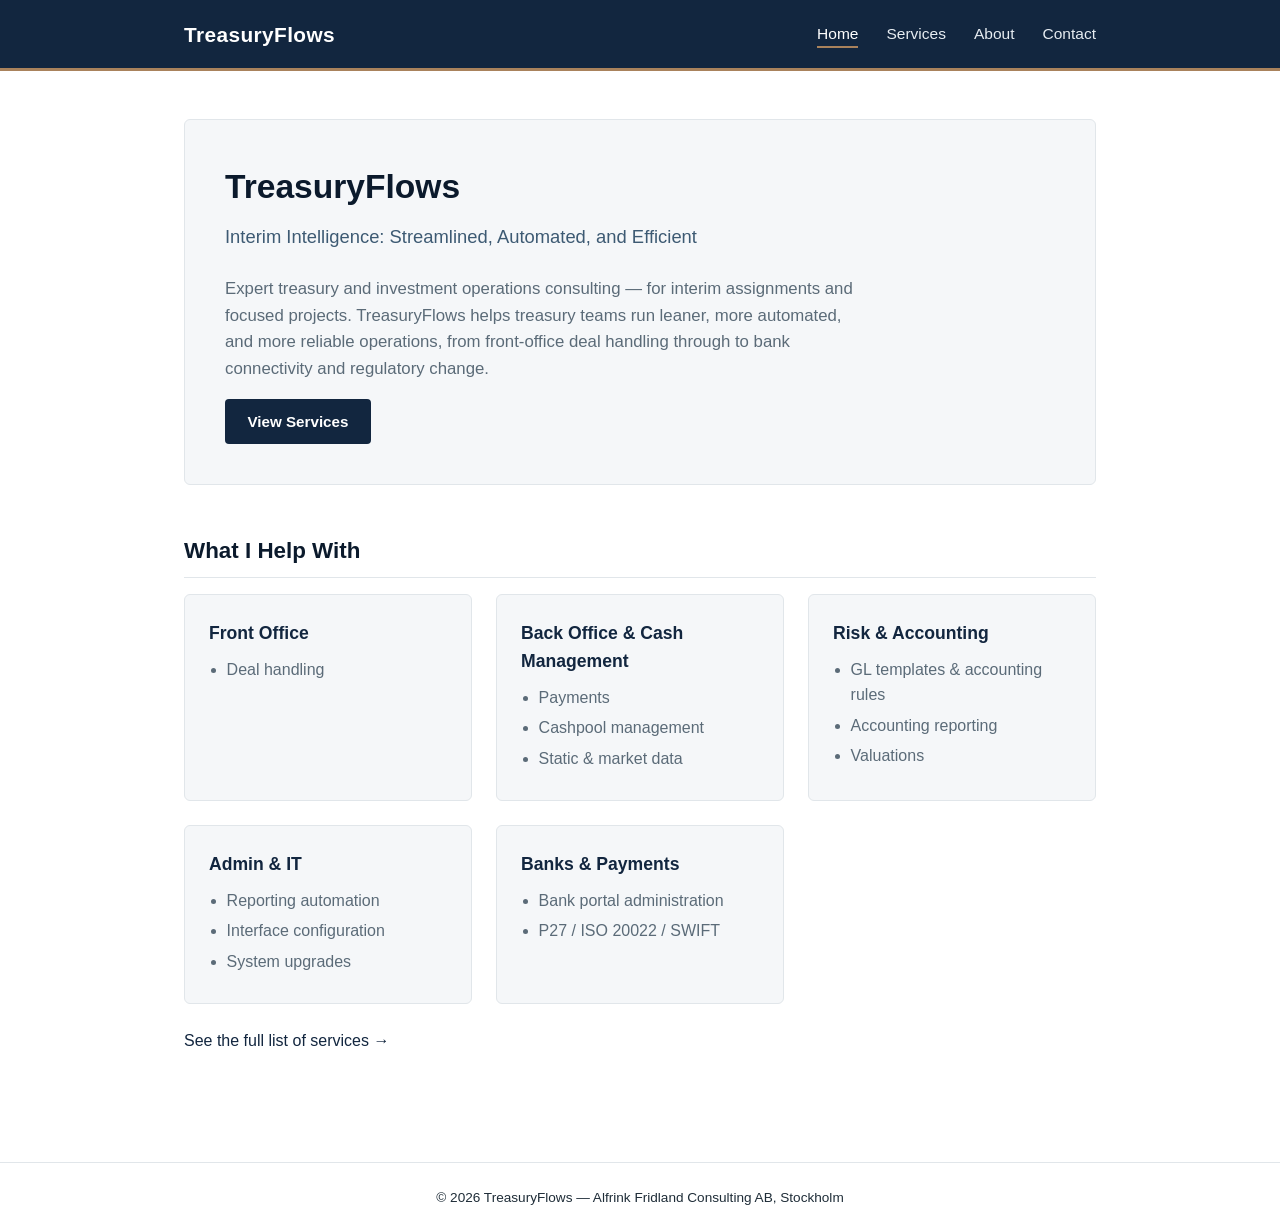
==== index.html @ e220ada0 "Initial TreasuryFlows static site Home, Services, About, and Contact pages with a shared nav and sty" ====
<!DOCTYPE html>
<html lang="en">
<head>
<meta charset="UTF-8">
<meta name="viewport" content="width=device-width, initial-scale=1.0">
<title>TreasuryFlows | Interim Treasury &amp; Investment Operations Consulting</title>
<meta name="description" content="TreasuryFlows — expert interim treasury and investment operations consulting. Streamlined, automated, and efficient.">
<link rel="stylesheet" href="styles.css">
</head>
<body>

<header class="site-header">
  <div class="header-inner">
    <a class="brand" href="index.html">TreasuryFlows</a>
    <nav class="site-nav">
      <ul>
        <li><a href="index.html" class="active">Home</a></li>
        <li><a href="services.html">Services</a></li>
        <li><a href="about.html">About</a></li>
        <li><a href="contact.html">Contact</a></li>
      </ul>
    </nav>
  </div>
</header>

<main>

  <section class="hero">
    <h1>TreasuryFlows</h1>
    <p class="tagline">Interim Intelligence: Streamlined, Automated, and Efficient</p>
    <p class="lede">Expert treasury and investment operations consulting — for interim assignments and focused projects. TreasuryFlows helps treasury teams run leaner, more automated, and more reliable operations, from front-office deal handling through to bank connectivity and regulatory change.</p>
    <a class="btn" href="services.html">View Services</a>
  </section>

  <section>
    <h2>What I Help With</h2>
    <div class="card-grid">
      <div class="card">
        <h3>Front Office</h3>
        <ul>
          <li>Deal handling</li>
        </ul>
      </div>
      <div class="card">
        <h3>Back Office &amp; Cash Management</h3>
        <ul>
          <li>Payments</li>
          <li>Cashpool management</li>
          <li>Static &amp; market data</li>
        </ul>
      </div>
      <div class="card">
        <h3>Risk &amp; Accounting</h3>
        <ul>
          <li>GL templates &amp; accounting rules</li>
          <li>Accounting reporting</li>
          <li>Valuations</li>
        </ul>
      </div>
      <div class="card">
        <h3>Admin &amp; IT</h3>
        <ul>
          <li>Reporting automation</li>
          <li>Interface configuration</li>
          <li>System upgrades</li>
        </ul>
      </div>
      <div class="card">
        <h3>Banks &amp; Payments</h3>
        <ul>
          <li>Bank portal administration</li>
          <li>P27 / ISO 20022 / SWIFT</li>
        </ul>
      </div>
    </div>
    <p style="margin-top: 1.5rem;"><a href="services.html">See the full list of services &rarr;</a></p>
  </section>

</main>

<footer class="site-footer">
  <p>&copy; 2026 TreasuryFlows — Alfrink Fridland Consulting AB, Stockholm</p>
</footer>

</body>
</html>
---- styles.css ----
/* TreasuryFlows — shared styles */

:root {
  --navy: #12263f;
  --navy-dark: #0b1a2c;
  --slate: #3d5a73;
  --accent: #a9825c;
  --bg: #ffffff;
  --bg-alt: #f5f7f9;
  --text: #1f2d38;
  --text-muted: #5b6b78;
  --border: #e1e6ea;
  --max-width: 960px;
}

* {
  box-sizing: border-box;
}

html {
  scroll-behavior: smooth;
}

body {
  margin: 0;
  font-family: -apple-system, BlinkMacSystemFont, "Segoe UI", Roboto, Helvetica, Arial, sans-serif;
  color: var(--text);
  background: var(--bg);
  line-height: 1.6;
}

a {
  color: var(--navy);
  text-decoration: none;
}

a:hover {
  text-decoration: underline;
}

img {
  max-width: 100%;
  display: block;
}

/* Header / nav */

header.site-header {
  background: var(--navy);
  border-bottom: 3px solid var(--accent);
}

.header-inner {
  max-width: var(--max-width);
  margin: 0 auto;
  padding: 1.1rem 1.5rem;
  display: flex;
  align-items: center;
  justify-content: space-between;
  flex-wrap: wrap;
  gap: 0.75rem;
}

.brand {
  color: #ffffff;
  font-size: 1.3rem;
  font-weight: 700;
  letter-spacing: 0.02em;
}

.brand:hover {
  text-decoration: none;
  opacity: 0.9;
}

nav.site-nav ul {
  list-style: none;
  display: flex;
  gap: 1.75rem;
  margin: 0;
  padding: 0;
  flex-wrap: wrap;
}

nav.site-nav a {
  color: #e7edf2;
  font-weight: 500;
  font-size: 0.97rem;
}

nav.site-nav a:hover,
nav.site-nav a.active {
  color: #ffffff;
  text-decoration: none;
  border-bottom: 2px solid var(--accent);
  padding-bottom: 4px;
}

/* Main layout */

main {
  max-width: var(--max-width);
  margin: 0 auto;
  padding: 3rem 1.5rem 4rem;
}

section {
  margin-bottom: 2.75rem;
}

h1 {
  font-size: 2.1rem;
  margin: 0 0 0.5rem;
  color: var(--navy-dark);
}

h2 {
  font-size: 1.4rem;
  margin: 0 0 1rem;
  color: var(--navy-dark);
  border-bottom: 1px solid var(--border);
  padding-bottom: 0.5rem;
}

h3 {
  font-size: 1.1rem;
  margin: 0 0 0.4rem;
  color: var(--navy);
}

p {
  margin: 0 0 1rem;
  color: var(--text);
}

.tagline {
  font-size: 1.15rem;
  color: var(--slate);
  font-weight: 500;
  margin-bottom: 1.5rem;
}

.lede {
  font-size: 1.05rem;
  color: var(--text-muted);
  max-width: 640px;
}

/* Hero (home page) */

.hero {
  background: var(--bg-alt);
  border: 1px solid var(--border);
  border-radius: 6px;
  padding: 2.5rem;
  margin-bottom: 3rem;
}

/* Highlight / service cards */

.card-grid {
  display: grid;
  grid-template-columns: repeat(auto-fit, minmax(220px, 1fr));
  gap: 1.5rem;
}

.card {
  background: var(--bg-alt);
  border: 1px solid var(--border);
  border-radius: 6px;
  padding: 1.5rem;
}

.card h3 {
  margin-bottom: 0.6rem;
}

.card ul {
  margin: 0;
  padding-left: 1.1rem;
  color: var(--text-muted);
}

.card li {
  margin-bottom: 0.3rem;
}

/* Buttons / CTA */

.btn {
  display: inline-block;
  background: var(--navy);
  color: #ffffff;
  padding: 0.65rem 1.4rem;
  border-radius: 4px;
  font-weight: 600;
  font-size: 0.95rem;
}

.btn:hover {
  background: var(--navy-dark);
  text-decoration: none;
}

/* About page */

.credentials-list {
  list-style: none;
  padding: 0;
  margin: 0;
}

.credentials-list li {
  padding: 0.5rem 0;
  border-bottom: 1px solid var(--border);
}

.credentials-list li:last-child {
  border-bottom: none;
}

.note {
  background: #fff8e8;
  border: 1px solid #e8d9ad;
  border-radius: 4px;
  padding: 1rem 1.25rem;
  color: #6b5629;
  font-size: 0.92rem;
}

/* Contact page */

.contact-details {
  list-style: none;
  padding: 0;
  margin: 0 0 1.5rem;
  font-size: 1.05rem;
}

.contact-details li {
  margin-bottom: 0.6rem;
}

.contact-details .label {
  color: var(--text-muted);
  display: inline-block;
  min-width: 90px;
}

/* Footer */

footer.site-footer {
  border-top: 1px solid var(--border);
  padding: 1.5rem;
  text-align: center;
  color: var(--text-muted);
  font-size: 0.85rem;
}

footer.site-footer p {
  margin: 0;
}

/* Responsive */

@media (max-width: 560px) {
  .header-inner {
    flex-direction: column;
    align-items: flex-start;
  }

  nav.site-nav ul {
    gap: 1.1rem;
  }

  main {
    padding: 2rem 1.25rem 3rem;
  }

  h1 {
    font-size: 1.7rem;
  }
}
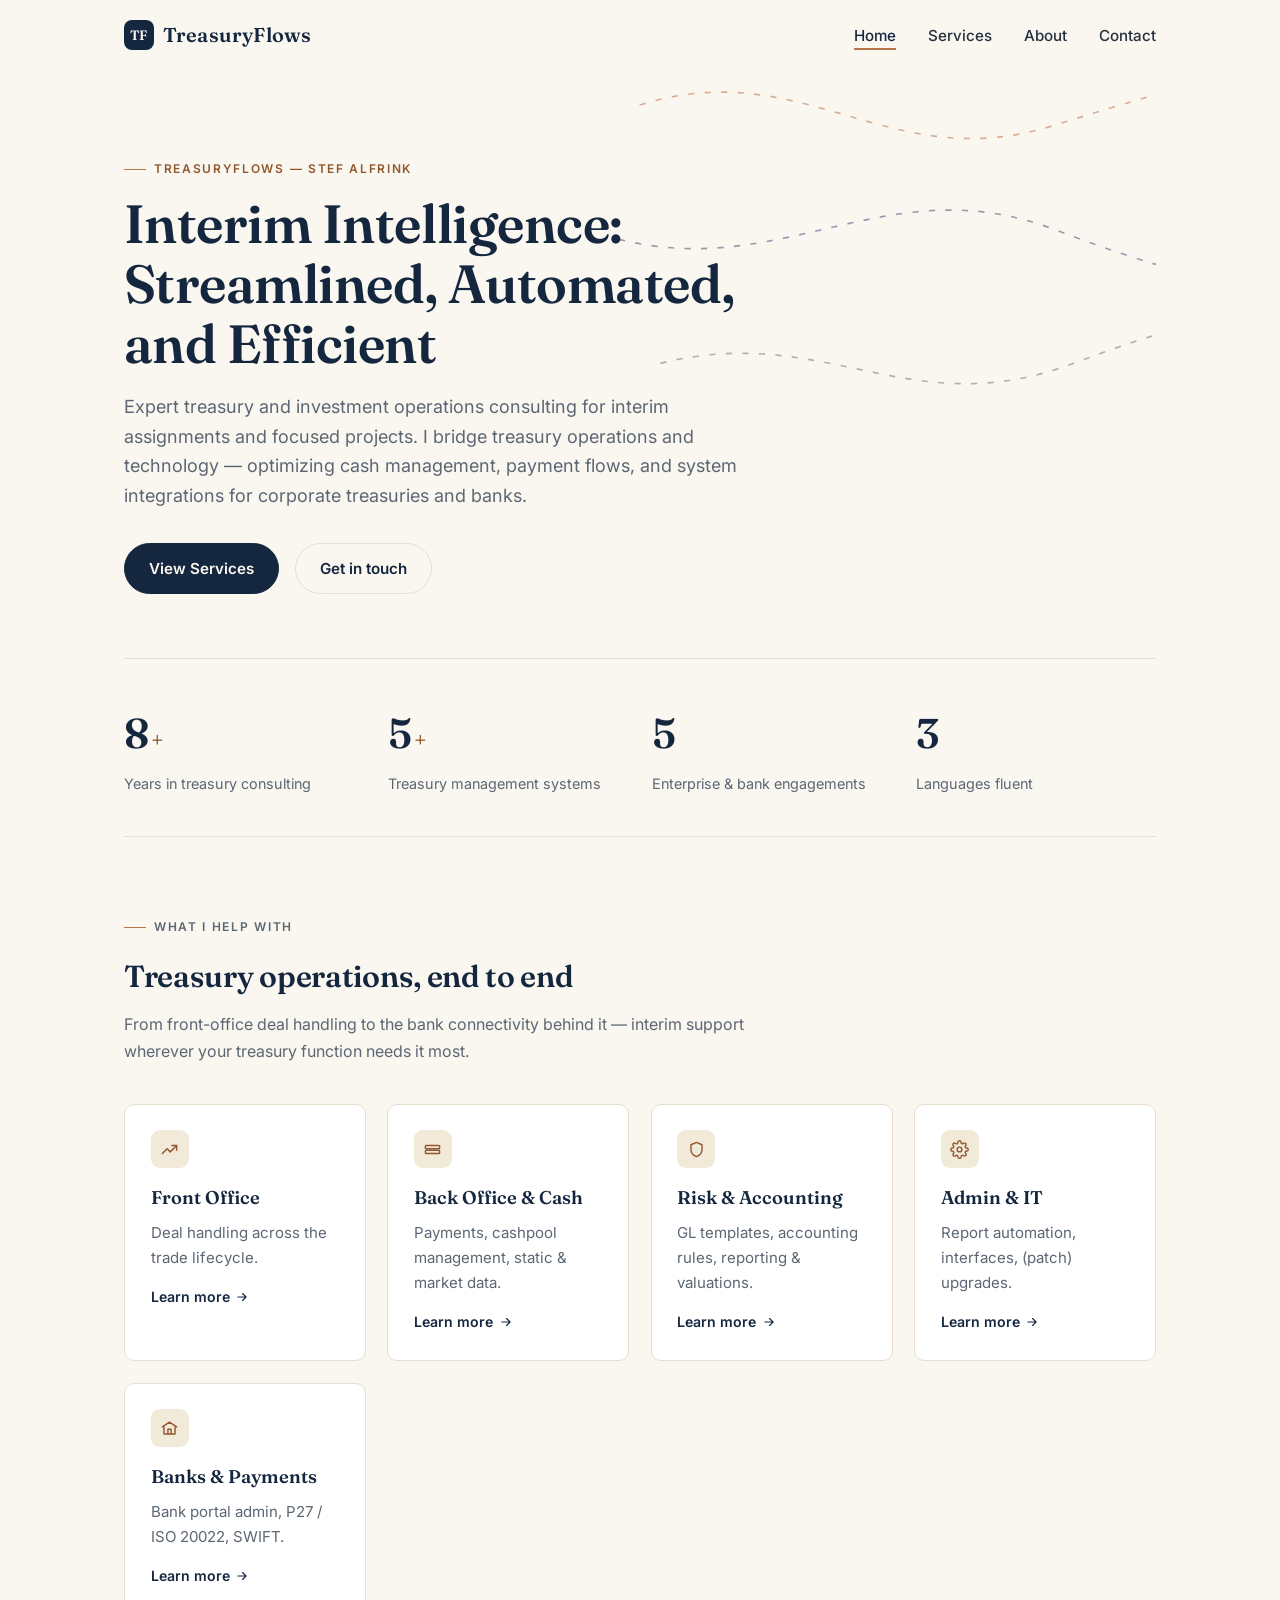
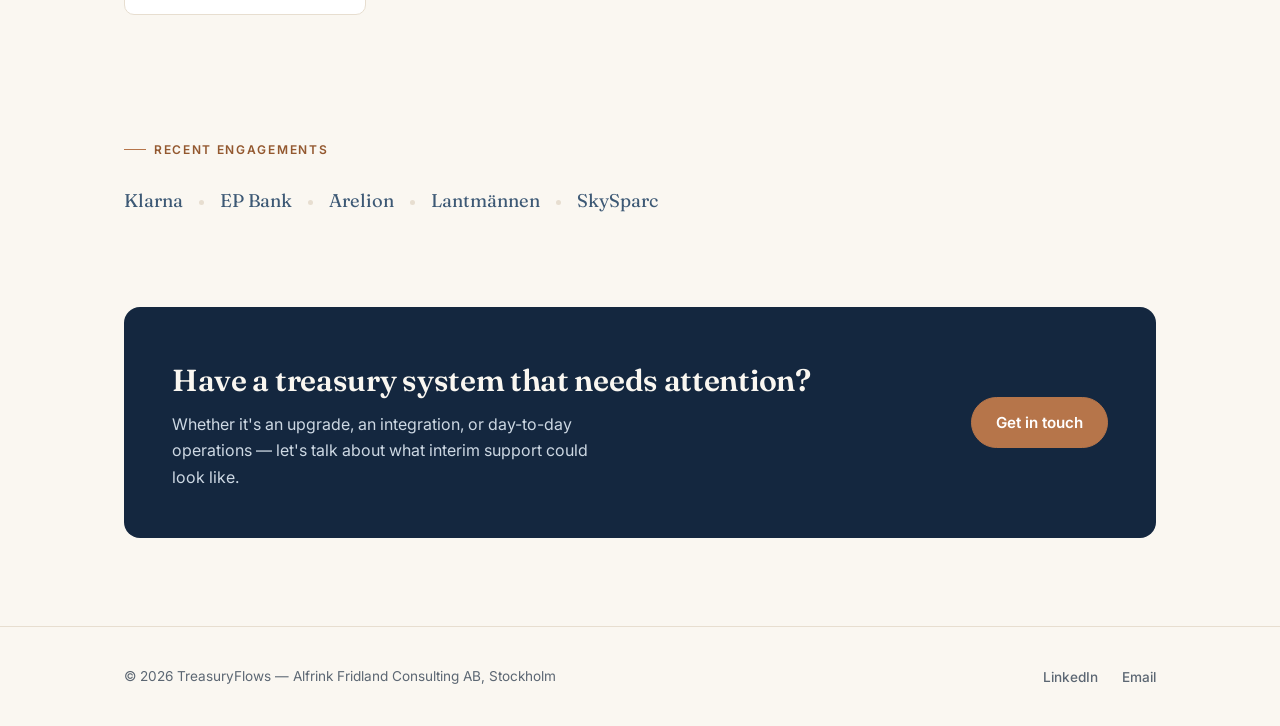
==== commit ca5fdba8: "Redesign site with real experience content and polish Replace the flat navy/white layout with an edi" ====
--- a/index.html
+++ b/index.html
@@ -5,13 +5,20 @@
 <meta name="viewport" content="width=device-width, initial-scale=1.0">
 <title>TreasuryFlows | Interim Treasury &amp; Investment Operations Consulting</title>
 <meta name="description" content="TreasuryFlows — expert interim treasury and investment operations consulting. Streamlined, automated, and efficient.">
+<meta property="og:title" content="TreasuryFlows — Interim Treasury &amp; Investment Operations Consulting">
+<meta property="og:description" content="Bridging treasury operations and technology — cash management, payment flows, and system integrations, delivered interim.">
+<meta property="og:type" content="website">
+<link rel="icon" type="image/svg+xml" href="assets/favicon.svg">
+<link rel="preconnect" href="https://fonts.googleapis.com">
+<link rel="preconnect" href="https://fonts.gstatic.com" crossorigin>
+<link href="https://fonts.googleapis.com/css2?family=Fraunces:opsz,wght@9..144,500;9..144,600;9..144,700&family=Inter:wght@400;500;600;700&display=swap" rel="stylesheet">
 <link rel="stylesheet" href="styles.css">
 </head>
 <body>
 
 <header class="site-header">
   <div class="header-inner">
-    <a class="brand" href="index.html">TreasuryFlows</a>
+    <a class="brand" href="index.html"><span class="brand-mark">TF</span>TreasuryFlows</a>
     <nav class="site-nav">
       <ul>
         <li><a href="index.html" class="active">Home</a></li>
@@ -20,67 +27,143 @@
         <li><a href="contact.html">Contact</a></li>
       </ul>
     </nav>
+    <button class="nav-toggle" aria-label="Toggle navigation" aria-expanded="false">
+      <span></span>
+    </button>
   </div>
 </header>
 
 <main>
 
   <section class="hero">
-    <h1>TreasuryFlows</h1>
-    <p class="tagline">Interim Intelligence: Streamlined, Automated, and Efficient</p>
-    <p class="lede">Expert treasury and investment operations consulting — for interim assignments and focused projects. TreasuryFlows helps treasury teams run leaner, more automated, and more reliable operations, from front-office deal handling through to bank connectivity and regulatory change.</p>
-    <a class="btn" href="services.html">View Services</a>
+    <svg class="hero-flows" viewBox="0 0 600 440" fill="none" xmlns="http://www.w3.org/2000/svg" aria-hidden="true">
+      <path d="M20 90 C 180 40, 260 160, 420 110 S 600 60, 600 60" stroke="#b6754a" stroke-width="1.6"/>
+      <path d="M0 220 C 160 260, 260 150, 420 210 S 590 260, 600 230" stroke="#3d5975" stroke-width="1.6"/>
+      <path d="M40 340 C 200 300, 280 400, 440 340 S 600 300, 600 320" stroke="#64826b" stroke-width="1.6"/>
+    </svg>
+    <div class="hero-inner reveal">
+      <p class="eyebrow">TreasuryFlows — Stef Alfrink</p>
+      <h1>Interim Intelligence: Streamlined, Automated, and Efficient</h1>
+      <p class="lede">Expert treasury and investment operations consulting for interim assignments and focused projects. I bridge treasury operations and technology — optimizing cash management, payment flows, and system integrations for corporate treasuries and banks.</p>
+      <div class="cta-row">
+        <a class="btn" href="services.html">View Services</a>
+        <a class="btn btn-ghost" href="contact.html">Get in touch</a>
+      </div>
+    </div>
   </section>
 
-  <section>
-    <h2>What I Help With</h2>
-    <div class="card-grid">
-      <div class="card">
+  <section class="stats reveal reveal-stagger">
+    <div class="stat">
+      <span class="stat-num" data-count="8">0<span class="suffix">+</span></span>
+      <p>Years in treasury consulting</p>
+    </div>
+    <div class="stat">
+      <span class="stat-num" data-count="5">0<span class="suffix">+</span></span>
+      <p>Treasury management systems</p>
+    </div>
+    <div class="stat">
+      <span class="stat-num" data-count="5">0</span>
+      <p>Enterprise &amp; bank engagements</p>
+    </div>
+    <div class="stat">
+      <span class="stat-num" data-count="3">0</span>
+      <p>Languages fluent</p>
+    </div>
+  </section>
+
+  <section class="section">
+    <div class="section-head reveal">
+      <p class="eyebrow">What I help with</p>
+      <h2>Treasury operations, end to end</h2>
+      <p>From front-office deal handling to the bank connectivity behind it — interim support wherever your treasury function needs it most.</p>
+    </div>
+    <div class="card-grid reveal-stagger">
+      <div class="card reveal">
+        <div class="card-icon">
+          <svg viewBox="0 0 24 24" fill="none" stroke="currentColor" stroke-width="1.8" stroke-linecap="round" stroke-linejoin="round"><path d="M3 17l6-6 4 4 8-8"/><path d="M15 7h6v6"/></svg>
+        </div>
         <h3>Front Office</h3>
-        <ul>
-          <li>Deal handling</li>
-        </ul>
+        <p>Deal handling across the trade lifecycle.</p>
+        <a class="card-link" href="services.html#front-office">Learn more
+          <svg viewBox="0 0 24 24" fill="none" stroke="currentColor" stroke-width="2" stroke-linecap="round" stroke-linejoin="round"><path d="M5 12h14M13 6l6 6-6 6"/></svg>
+        </a>
       </div>
-      <div class="card">
-        <h3>Back Office &amp; Cash Management</h3>
-        <ul>
-          <li>Payments</li>
-          <li>Cashpool management</li>
-          <li>Static &amp; market data</li>
-        </ul>
+      <div class="card reveal">
+        <div class="card-icon">
+          <svg viewBox="0 0 24 24" fill="none" stroke="currentColor" stroke-width="1.8" stroke-linecap="round" stroke-linejoin="round"><rect x="3" y="7" width="18" height="4" rx="1"/><rect x="3" y="13" width="18" height="4" rx="1"/></svg>
+        </div>
+        <h3>Back Office &amp; Cash</h3>
+        <p>Payments, cashpool management, static &amp; market data.</p>
+        <a class="card-link" href="services.html#back-office">Learn more
+          <svg viewBox="0 0 24 24" fill="none" stroke="currentColor" stroke-width="2" stroke-linecap="round" stroke-linejoin="round"><path d="M5 12h14M13 6l6 6-6 6"/></svg>
+        </a>
       </div>
-      <div class="card">
+      <div class="card reveal">
+        <div class="card-icon">
+          <svg viewBox="0 0 24 24" fill="none" stroke="currentColor" stroke-width="1.8" stroke-linecap="round" stroke-linejoin="round"><path d="M12 3l7 3v6c0 4.5-3 7.5-7 9-4-1.5-7-4.5-7-9V6z"/></svg>
+        </div>
         <h3>Risk &amp; Accounting</h3>
-        <ul>
-          <li>GL templates &amp; accounting rules</li>
-          <li>Accounting reporting</li>
-          <li>Valuations</li>
-        </ul>
+        <p>GL templates, accounting rules, reporting &amp; valuations.</p>
+        <a class="card-link" href="services.html#risk-accounting">Learn more
+          <svg viewBox="0 0 24 24" fill="none" stroke="currentColor" stroke-width="2" stroke-linecap="round" stroke-linejoin="round"><path d="M5 12h14M13 6l6 6-6 6"/></svg>
+        </a>
       </div>
-      <div class="card">
+      <div class="card reveal">
+        <div class="card-icon">
+          <svg viewBox="0 0 24 24" fill="none" stroke="currentColor" stroke-width="1.8" stroke-linecap="round" stroke-linejoin="round"><circle cx="12" cy="12" r="3"/><path d="M19.4 15a1.65 1.65 0 00.33 1.82l.06.06a2 2 0 11-2.83 2.83l-.06-.06a1.65 1.65 0 00-1.82-.33 1.65 1.65 0 00-1 1.51V21a2 2 0 01-4 0v-.09a1.65 1.65 0 00-1-1.51 1.65 1.65 0 00-1.82.33l-.06.06a2 2 0 11-2.83-2.83l.06-.06a1.65 1.65 0 00.33-1.82 1.65 1.65 0 00-1.51-1H3a2 2 0 010-4h.09a1.65 1.65 0 001.51-1 1.65 1.65 0 00-.33-1.82l-.06-.06a2 2 0 112.83-2.83l.06.06a1.65 1.65 0 001.82.33H9a1.65 1.65 0 001-1.51V3a2 2 0 014 0v.09a1.65 1.65 0 001 1.51 1.65 1.65 0 001.82-.33l.06-.06a2 2 0 112.83 2.83l-.06.06a1.65 1.65 0 00-.33 1.82V9a1.65 1.65 0 001.51 1H21a2 2 0 010 4h-.09a1.65 1.65 0 00-1.51 1z"/></svg>
+        </div>
         <h3>Admin &amp; IT</h3>
-        <ul>
-          <li>Reporting automation</li>
-          <li>Interface configuration</li>
-          <li>System upgrades</li>
-        </ul>
+        <p>Report automation, interfaces, (patch) upgrades.</p>
+        <a class="card-link" href="services.html#admin-it">Learn more
+          <svg viewBox="0 0 24 24" fill="none" stroke="currentColor" stroke-width="2" stroke-linecap="round" stroke-linejoin="round"><path d="M5 12h14M13 6l6 6-6 6"/></svg>
+        </a>
       </div>
-      <div class="card">
+      <div class="card reveal">
+        <div class="card-icon">
+          <svg viewBox="0 0 24 24" fill="none" stroke="currentColor" stroke-width="1.8" stroke-linecap="round" stroke-linejoin="round"><path d="M3 10l9-6 9 6"/><path d="M5 10v9h14v-9"/><path d="M10 19v-6h4v6"/></svg>
+        </div>
         <h3>Banks &amp; Payments</h3>
-        <ul>
-          <li>Bank portal administration</li>
-          <li>P27 / ISO 20022 / SWIFT</li>
-        </ul>
+        <p>Bank portal admin, P27 / ISO 20022, SWIFT.</p>
+        <a class="card-link" href="services.html#banks-payments">Learn more
+          <svg viewBox="0 0 24 24" fill="none" stroke="currentColor" stroke-width="2" stroke-linecap="round" stroke-linejoin="round"><path d="M5 12h14M13 6l6 6-6 6"/></svg>
+        </a>
       </div>
     </div>
-    <p style="margin-top: 1.5rem;"><a href="services.html">See the full list of services &rarr;</a></p>
+  </section>
+
+  <section class="client-strip reveal">
+    <p class="eyebrow">Recent engagements</p>
+    <ul class="client-list">
+      <li>Klarna</li>
+      <li>EP Bank</li>
+      <li>Arelion</li>
+      <li>Lantmännen</li>
+      <li>SkySparc</li>
+    </ul>
+  </section>
+
+  <section class="section-tight reveal">
+    <div class="cta-banner">
+      <div>
+        <h2>Have a treasury system that needs attention?</h2>
+        <p>Whether it's an upgrade, an integration, or day-to-day operations — let's talk about what interim support could look like.</p>
+      </div>
+      <a class="btn" href="contact.html">Get in touch</a>
+    </div>
   </section>
 
 </main>
 
 <footer class="site-footer">
-  <p>&copy; 2026 TreasuryFlows — Alfrink Fridland Consulting AB, Stockholm</p>
+  <div class="footer-inner">
+    <p>&copy; 2026 TreasuryFlows — Alfrink Fridland Consulting AB, Stockholm</p>
+    <ul class="footer-links">
+      <li><a href="https://www.linkedin.com/in/stef-alfrink/" target="_blank" rel="noopener">LinkedIn</a></li>
+      <li><a href="mailto:stef@treasuryflows.com">Email</a></li>
+    </ul>
+  </div>
 </footer>
 
+<script src="script.js"></script>
 </body>
 </html>
--- a/styles.css
+++ b/styles.css
@@ -1,16 +1,24 @@
 /* TreasuryFlows — shared styles */
 
 :root {
-  --navy: #12263f;
-  --navy-dark: #0b1a2c;
-  --slate: #3d5a73;
-  --accent: #a9825c;
-  --bg: #ffffff;
-  --bg-alt: #f5f7f9;
-  --text: #1f2d38;
-  --text-muted: #5b6b78;
-  --border: #e1e6ea;
-  --max-width: 960px;
+  --ink: #14273f;
+  --ink-2: #1e3654;
+  --ink-soft: #3d5975;
+  --cream: #faf7f1;
+  --cream-2: #f1ead9;
+  --paper: #ffffff;
+  --copper: #b6754a;
+  --copper-dark: #93582f;
+  --sage: #64826b;
+  --text: #26303c;
+  --text-muted: #5c6773;
+  --border: #e7ded0;
+  --border-soft: #eee7da;
+  --max-width: 1080px;
+  --radius: 10px;
+  --shadow-sm: 0 1px 2px rgba(20, 39, 63, 0.06);
+  --shadow-md: 0 12px 32px -16px rgba(20, 39, 63, 0.28);
+  --ease: cubic-bezier(0.16, 1, 0.3, 1);
 }
 
 * {
@@ -21,21 +29,30 @@
   scroll-behavior: smooth;
 }
 
+@media (prefers-reduced-motion: reduce) {
+  html {
+    scroll-behavior: auto;
+  }
+  * {
+    animation-duration: 0.01ms !important;
+    animation-iteration-count: 1 !important;
+    transition-duration: 0.01ms !important;
+    scroll-behavior: auto !important;
+  }
+}
+
 body {
   margin: 0;
-  font-family: -apple-system, BlinkMacSystemFont, "Segoe UI", Roboto, Helvetica, Arial, sans-serif;
+  font-family: "Inter", -apple-system, BlinkMacSystemFont, "Segoe UI", Roboto, Helvetica, Arial, sans-serif;
   color: var(--text);
-  background: var(--bg);
-  line-height: 1.6;
+  background: var(--cream);
+  line-height: 1.65;
+  -webkit-font-smoothing: antialiased;
 }
 
 a {
-  color: var(--navy);
+  color: var(--ink);
   text-decoration: none;
-}
-
-a:hover {
-  text-decoration: underline;
 }
 
 img {
@@ -43,57 +60,164 @@
   display: block;
 }
 
+.font-display {
+  font-family: "Fraunces", Georgia, "Times New Roman", serif;
+}
+
+/* Reveal-on-scroll */
+
+.reveal {
+  opacity: 0;
+  transform: translateY(18px);
+  transition: opacity 0.7s var(--ease), transform 0.7s var(--ease);
+}
+
+.reveal.is-visible {
+  opacity: 1;
+  transform: translateY(0);
+}
+
+.reveal-stagger.is-visible > * {
+  transition-delay: calc(var(--stagger-i, 0) * 80ms);
+}
+
 /* Header / nav */
 
 header.site-header {
-  background: var(--navy);
-  border-bottom: 3px solid var(--accent);
+  position: sticky;
+  top: 0;
+  z-index: 50;
+  background: rgba(250, 247, 241, 0.86);
+  backdrop-filter: blur(10px);
+  -webkit-backdrop-filter: blur(10px);
+  border-bottom: 1px solid transparent;
+  transition: border-color 0.3s var(--ease), box-shadow 0.3s var(--ease);
+}
+
+header.site-header.is-scrolled {
+  border-bottom-color: var(--border);
+  box-shadow: var(--shadow-sm);
 }
 
 .header-inner {
   max-width: var(--max-width);
   margin: 0 auto;
-  padding: 1.1rem 1.5rem;
+  padding: 1.15rem 1.5rem;
   display: flex;
   align-items: center;
   justify-content: space-between;
-  flex-wrap: wrap;
-  gap: 0.75rem;
+  gap: 1rem;
 }
 
 .brand {
-  color: #ffffff;
-  font-size: 1.3rem;
-  font-weight: 700;
-  letter-spacing: 0.02em;
-}
-
-.brand:hover {
-  text-decoration: none;
-  opacity: 0.9;
+  display: flex;
+  align-items: center;
+  gap: 0.55rem;
+  color: var(--ink);
+  font-family: "Fraunces", Georgia, serif;
+  font-size: 1.25rem;
+  font-weight: 600;
+  letter-spacing: 0.01em;
+}
+
+.brand-mark {
+  width: 30px;
+  height: 30px;
+  border-radius: 8px;
+  background: var(--ink);
+  color: var(--cream);
+  display: flex;
+  align-items: center;
+  justify-content: center;
+  font-family: "Fraunces", serif;
+  font-weight: 600;
+  font-size: 0.85rem;
+  flex-shrink: 0;
 }
 
 nav.site-nav ul {
   list-style: none;
   display: flex;
-  gap: 1.75rem;
+  gap: 2rem;
   margin: 0;
   padding: 0;
-  flex-wrap: wrap;
 }
 
 nav.site-nav a {
-  color: #e7edf2;
+  color: var(--text);
   font-weight: 500;
-  font-size: 0.97rem;
-}
-
-nav.site-nav a:hover,
+  font-size: 0.95rem;
+  position: relative;
+  padding-bottom: 3px;
+}
+
+nav.site-nav a::after {
+  content: "";
+  position: absolute;
+  left: 0;
+  right: 100%;
+  bottom: -2px;
+  height: 2px;
+  background: var(--copper);
+  transition: right 0.25s var(--ease);
+}
+
+nav.site-nav a:hover::after,
+nav.site-nav a.active::after {
+  right: 0;
+}
+
 nav.site-nav a.active {
-  color: #ffffff;
-  text-decoration: none;
-  border-bottom: 2px solid var(--accent);
-  padding-bottom: 4px;
+  color: var(--ink);
+}
+
+.nav-toggle {
+  display: none;
+  width: 40px;
+  height: 40px;
+  border-radius: 8px;
+  border: 1px solid var(--border);
+  background: var(--paper);
+  align-items: center;
+  justify-content: center;
+  cursor: pointer;
+  flex-shrink: 0;
+}
+
+.nav-toggle span,
+.nav-toggle span::before,
+.nav-toggle span::after {
+  content: "";
+  display: block;
+  width: 18px;
+  height: 2px;
+  background: var(--ink);
+  position: relative;
+  transition: transform 0.25s var(--ease), opacity 0.25s var(--ease);
+}
+
+.nav-toggle span::before {
+  position: absolute;
+  top: -6px;
+}
+
+.nav-toggle span::after {
+  position: absolute;
+  top: 6px;
+}
+
+header.site-header.nav-open .nav-toggle span {
+  background: transparent;
+}
+
+header.site-header.nav-open .nav-toggle span::before {
+  top: 0;
+  transform: rotate(45deg);
+}
+
+header.site-header.nav-open .nav-toggle span::after {
+  top: 0;
+  transform: rotate(-45deg);
 }
 
 /* Main layout */
@@ -101,31 +225,67 @@
 main {
   max-width: var(--max-width);
   margin: 0 auto;
-  padding: 3rem 1.5rem 4rem;
-}
-
-section {
-  margin-bottom: 2.75rem;
+  padding: 0 1.5rem;
+}
+
+.section {
+  padding: 4.5rem 0;
+}
+
+.section-tight {
+  padding: 2.5rem 0;
+}
+
+.section-head {
+  max-width: 640px;
+  margin-bottom: 2.5rem;
+}
+
+.eyebrow {
+  display: inline-flex;
+  align-items: center;
+  gap: 0.5rem;
+  text-transform: uppercase;
+  letter-spacing: 0.14em;
+  font-size: 0.75rem;
+  font-weight: 600;
+  color: var(--copper-dark);
+  margin: 0 0 0.9rem;
+}
+
+.eyebrow::before {
+  content: "";
+  width: 22px;
+  height: 1px;
+  background: var(--copper);
+  display: inline-block;
 }
 
 h1 {
-  font-size: 2.1rem;
+  font-family: "Fraunces", Georgia, serif;
+  font-size: clamp(2.2rem, 4.2vw, 3.4rem);
+  line-height: 1.12;
+  margin: 0 0 1.1rem;
+  color: var(--ink);
+  font-weight: 600;
+  letter-spacing: -0.01em;
+}
+
+h2 {
+  font-family: "Fraunces", Georgia, serif;
+  font-size: clamp(1.5rem, 2.6vw, 1.9rem);
+  margin: 0 0 0.6rem;
+  color: var(--ink);
+  font-weight: 600;
+  letter-spacing: -0.01em;
+}
+
+h3 {
+  font-family: "Fraunces", Georgia, serif;
+  font-size: 1.15rem;
   margin: 0 0 0.5rem;
-  color: var(--navy-dark);
-}
-
-h2 {
-  font-size: 1.4rem;
-  margin: 0 0 1rem;
-  color: var(--navy-dark);
-  border-bottom: 1px solid var(--border);
-  padding-bottom: 0.5rem;
-}
-
-h3 {
-  font-size: 1.1rem;
-  margin: 0 0 0.4rem;
-  color: var(--navy);
+  color: var(--ink);
+  font-weight: 600;
 }
 
 p {
@@ -133,76 +293,441 @@
   color: var(--text);
 }
 
-.tagline {
-  font-size: 1.15rem;
-  color: var(--slate);
-  font-weight: 500;
-  margin-bottom: 1.5rem;
-}
-
 .lede {
-  font-size: 1.05rem;
-  color: var(--text-muted);
-  max-width: 640px;
-}
-
-/* Hero (home page) */
+  font-size: 1.13rem;
+  color: var(--text-muted);
+  max-width: 620px;
+}
+
+.section-head p {
+  color: var(--text-muted);
+}
+
+/* Hero */
 
 .hero {
-  background: var(--bg-alt);
-  border: 1px solid var(--border);
-  border-radius: 6px;
-  padding: 2.5rem;
-  margin-bottom: 3rem;
-}
-
-/* Highlight / service cards */
+  position: relative;
+  padding: 5rem 0 4rem;
+  overflow: hidden;
+}
+
+.hero-flows {
+  position: absolute;
+  top: -10%;
+  right: -8%;
+  width: 620px;
+  max-width: 65vw;
+  opacity: 0.55;
+  pointer-events: none;
+  z-index: 0;
+}
+
+.hero-flows path {
+  stroke-dasharray: 6 10;
+  animation: flow 26s linear infinite;
+}
+
+.hero-flows path:nth-child(2) {
+  animation-duration: 32s;
+  animation-direction: reverse;
+}
+
+.hero-flows path:nth-child(3) {
+  animation-duration: 20s;
+}
+
+@keyframes flow {
+  to {
+    stroke-dashoffset: -400;
+  }
+}
+
+.hero-inner {
+  position: relative;
+  z-index: 1;
+  max-width: 680px;
+}
+
+.hero .lede {
+  margin-bottom: 2rem;
+}
+
+.cta-row {
+  display: flex;
+  gap: 1rem;
+  flex-wrap: wrap;
+}
+
+/* Stats */
+
+.stats {
+  display: grid;
+  grid-template-columns: repeat(4, 1fr);
+  gap: 1.5rem;
+  padding: 2.5rem 0;
+  border-top: 1px solid var(--border);
+  border-bottom: 1px solid var(--border);
+}
+
+.stat-num {
+  font-family: "Fraunces", Georgia, serif;
+  font-size: clamp(2rem, 3.6vw, 2.6rem);
+  font-weight: 600;
+  color: var(--ink);
+  display: inline-flex;
+  align-items: baseline;
+  gap: 2px;
+}
+
+.stat-num .suffix {
+  font-size: 0.55em;
+  color: var(--copper-dark);
+}
+
+.stat p {
+  margin: 0.25rem 0 0;
+  font-size: 0.9rem;
+  color: var(--text-muted);
+}
+
+/* Card grid / service highlights */
 
 .card-grid {
   display: grid;
-  grid-template-columns: repeat(auto-fit, minmax(220px, 1fr));
-  gap: 1.5rem;
+  grid-template-columns: repeat(auto-fit, minmax(230px, 1fr));
+  gap: 1.35rem;
 }
 
 .card {
-  background: var(--bg-alt);
+  background: var(--paper);
   border: 1px solid var(--border);
-  border-radius: 6px;
-  padding: 1.5rem;
-}
-
-.card h3 {
-  margin-bottom: 0.6rem;
+  border-radius: var(--radius);
+  padding: 1.6rem;
+  transition: transform 0.3s var(--ease), box-shadow 0.3s var(--ease), border-color 0.3s var(--ease);
+}
+
+.card:hover {
+  transform: translateY(-4px);
+  box-shadow: var(--shadow-md);
+  border-color: var(--border-soft);
+}
+
+.card-icon {
+  width: 38px;
+  height: 38px;
+  border-radius: 9px;
+  background: var(--cream-2);
+  color: var(--copper-dark);
+  display: flex;
+  align-items: center;
+  justify-content: center;
+  margin-bottom: 0.9rem;
+}
+
+.card-icon svg {
+  width: 19px;
+  height: 19px;
+}
+
+.card p {
+  color: var(--text-muted);
+  font-size: 0.94rem;
+  margin-bottom: 0;
 }
 
 .card ul {
   margin: 0;
+  padding-left: 1.05rem;
+  color: var(--text-muted);
+  font-size: 0.94rem;
+}
+
+.card li {
+  margin-bottom: 0.35rem;
+}
+
+.card-link {
+  display: inline-flex;
+  align-items: center;
+  gap: 0.35rem;
+  margin-top: 0.9rem;
+  font-size: 0.88rem;
+  font-weight: 600;
+  color: var(--ink);
+}
+
+.card-link svg {
+  width: 14px;
+  height: 14px;
+  transition: transform 0.25s var(--ease);
+}
+
+.card-link:hover svg {
+  transform: translateX(3px);
+}
+
+/* Client strip */
+
+.client-strip {
+  padding: 2.75rem 0;
+}
+
+.client-strip .eyebrow {
+  margin-bottom: 1.25rem;
+}
+
+.client-list {
+  display: flex;
+  flex-wrap: wrap;
+  gap: 0.75rem 1rem;
+  list-style: none;
+  padding: 0;
+  margin: 0;
+}
+
+.client-list li {
+  font-family: "Fraunces", Georgia, serif;
+  font-size: 1.15rem;
+  color: var(--ink-soft);
+  padding: 0.4rem 0;
+}
+
+.client-list li:not(:last-child)::after {
+  content: "";
+  display: inline-block;
+  width: 5px;
+  height: 5px;
+  border-radius: 50%;
+  background: var(--border);
+  margin-left: 1rem;
+  vertical-align: middle;
+}
+
+/* Buttons / CTA */
+
+.btn {
+  display: inline-flex;
+  align-items: center;
+  gap: 0.5rem;
+  background: var(--ink);
+  color: var(--cream);
+  padding: 0.75rem 1.5rem;
+  border-radius: 999px;
+  font-weight: 600;
+  font-size: 0.95rem;
+  border: 1px solid var(--ink);
+  transition: background 0.25s var(--ease), transform 0.25s var(--ease), box-shadow 0.25s var(--ease);
+}
+
+.btn:hover {
+  background: var(--ink-2);
+  text-decoration: none;
+  transform: translateY(-2px);
+  box-shadow: var(--shadow-md);
+}
+
+.btn-ghost {
+  background: transparent;
+  color: var(--ink);
+  border: 1px solid var(--border);
+}
+
+.btn-ghost:hover {
+  background: var(--paper);
+  border-color: var(--ink);
+}
+
+/* CTA banner */
+
+.cta-banner {
+  background: var(--ink);
+  color: var(--cream);
+  border-radius: 16px;
+  padding: 3rem;
+  display: flex;
+  align-items: center;
+  justify-content: space-between;
+  flex-wrap: wrap;
+  gap: 1.5rem;
+  position: relative;
+  overflow: hidden;
+}
+
+.cta-banner h2 {
+  color: var(--cream);
+  margin-bottom: 0.4rem;
+}
+
+.cta-banner p {
+  color: #cdd8e3;
+  margin-bottom: 0;
+  max-width: 440px;
+}
+
+.cta-banner .btn {
+  background: var(--copper);
+  border-color: var(--copper);
+  color: #fff;
+}
+
+.cta-banner .btn:hover {
+  background: var(--copper-dark);
+  border-color: var(--copper-dark);
+}
+
+/* Timeline (About) */
+
+.timeline {
+  position: relative;
+  border-left: 2px solid var(--border);
+  padding-left: 2rem;
+  margin-left: 0.4rem;
+}
+
+.timeline-item {
+  position: relative;
+  padding-bottom: 2.4rem;
+}
+
+.timeline-item:last-child {
+  padding-bottom: 0;
+}
+
+.timeline-item::before {
+  content: "";
+  position: absolute;
+  left: -2.44rem;
+  top: 0.3rem;
+  width: 11px;
+  height: 11px;
+  border-radius: 50%;
+  background: var(--cream);
+  border: 2px solid var(--copper);
+}
+
+.timeline-meta {
+  font-size: 0.82rem;
+  color: var(--text-muted);
+  text-transform: uppercase;
+  letter-spacing: 0.06em;
+  margin-bottom: 0.3rem;
+}
+
+.timeline-item h3 {
+  margin-bottom: 0.15rem;
+}
+
+.timeline-org {
+  color: var(--copper-dark);
+  font-weight: 600;
+  font-size: 0.95rem;
+  margin-bottom: 0.5rem;
+}
+
+.timeline-item p {
+  color: var(--text-muted);
+  font-size: 0.95rem;
+  margin-bottom: 0.4rem;
+}
+
+.timeline-item ul {
+  margin: 0.4rem 0 0;
   padding-left: 1.1rem;
   color: var(--text-muted);
-}
-
-.card li {
+  font-size: 0.94rem;
+}
+
+.timeline-item li {
   margin-bottom: 0.3rem;
 }
 
-/* Buttons / CTA */
-
-.btn {
-  display: inline-block;
-  background: var(--navy);
-  color: #ffffff;
-  padding: 0.65rem 1.4rem;
-  border-radius: 4px;
-  font-weight: 600;
-  font-size: 0.95rem;
-}
-
-.btn:hover {
-  background: var(--navy-dark);
-  text-decoration: none;
-}
-
-/* About page */
+.timeline-divider {
+  margin: 0.5rem 0 2rem;
+  padding-left: 0;
+  font-size: 0.8rem;
+  text-transform: uppercase;
+  letter-spacing: 0.1em;
+  color: var(--text-muted);
+  border-bottom: 1px solid var(--border);
+  padding-bottom: 0.6rem;
+}
+
+/* Pills */
+
+.pill-list {
+  display: flex;
+  flex-wrap: wrap;
+  gap: 0.6rem;
+  list-style: none;
+  padding: 0;
+  margin: 0;
+}
+
+.pill-list li {
+  background: var(--paper);
+  border: 1px solid var(--border);
+  border-radius: 999px;
+  padding: 0.45rem 1rem;
+  font-size: 0.88rem;
+  color: var(--text);
+}
+
+/* Skill callout */
+
+.skill-callout {
+  background: var(--paper);
+  border: 1px solid var(--border);
+  border-radius: var(--radius);
+  padding: 1.75rem;
+  display: grid;
+  grid-template-columns: auto 1fr;
+  gap: 1.25rem;
+  align-items: flex-start;
+}
+
+.skill-callout-icon {
+  width: 44px;
+  height: 44px;
+  border-radius: 10px;
+  background: var(--cream-2);
+  color: var(--copper-dark);
+  display: flex;
+  align-items: center;
+  justify-content: center;
+}
+
+.skill-callout-icon svg {
+  width: 22px;
+  height: 22px;
+}
+
+.skill-callout p:last-child {
+  margin-bottom: 0;
+}
+
+.skill-tags {
+  display: flex;
+  gap: 0.5rem;
+  flex-wrap: wrap;
+  margin: 0.7rem 0 0.5rem;
+}
+
+.skill-tags span {
+  font-size: 0.8rem;
+  font-weight: 600;
+  color: var(--sage);
+  background: #eef2ec;
+  border-radius: 999px;
+  padding: 0.25rem 0.7rem;
+}
+
+/* Credentials grid (About) */
+
+.credentials-grid {
+  display: grid;
+  grid-template-columns: repeat(auto-fit, minmax(240px, 1fr));
+  gap: 1.5rem;
+}
 
 .credentials-list {
   list-style: none;
@@ -211,73 +736,223 @@
 }
 
 .credentials-list li {
-  padding: 0.5rem 0;
+  padding: 0.6rem 0;
   border-bottom: 1px solid var(--border);
+  font-size: 0.96rem;
 }
 
 .credentials-list li:last-child {
   border-bottom: none;
 }
 
-.note {
-  background: #fff8e8;
-  border: 1px solid #e8d9ad;
-  border-radius: 4px;
-  padding: 1rem 1.25rem;
-  color: #6b5629;
-  font-size: 0.92rem;
+.credentials-list .cred-label {
+  color: var(--text-muted);
+  font-size: 0.84rem;
+  display: block;
 }
 
 /* Contact page */
+
+.contact-grid {
+  display: grid;
+  grid-template-columns: 1.1fr 0.9fr;
+  gap: 2.5rem;
+  align-items: start;
+}
+
+.contact-card {
+  background: var(--paper);
+  border: 1px solid var(--border);
+  border-radius: var(--radius);
+  padding: 2rem;
+}
 
 .contact-details {
   list-style: none;
   padding: 0;
-  margin: 0 0 1.5rem;
-  font-size: 1.05rem;
+  margin: 0;
 }
 
 .contact-details li {
-  margin-bottom: 0.6rem;
+  display: flex;
+  align-items: center;
+  gap: 0.9rem;
+  padding: 0.85rem 0;
+  border-bottom: 1px solid var(--border);
+}
+
+.contact-details li:last-child {
+  border-bottom: none;
+}
+
+.contact-icon {
+  width: 36px;
+  height: 36px;
+  border-radius: 9px;
+  background: var(--cream-2);
+  color: var(--copper-dark);
+  display: flex;
+  align-items: center;
+  justify-content: center;
+  flex-shrink: 0;
+}
+
+.contact-icon svg {
+  width: 17px;
+  height: 17px;
 }
 
 .contact-details .label {
   color: var(--text-muted);
-  display: inline-block;
-  min-width: 90px;
+  font-size: 0.78rem;
+  text-transform: uppercase;
+  letter-spacing: 0.06em;
+  display: block;
+  margin-bottom: 0.1rem;
+}
+
+.contact-details a {
+  font-weight: 600;
+}
+
+.availability {
+  display: inline-flex;
+  align-items: center;
+  gap: 0.5rem;
+  font-size: 0.88rem;
+  font-weight: 600;
+  color: var(--sage);
+  background: #eef2ec;
+  border-radius: 999px;
+  padding: 0.5rem 1rem;
+  margin-bottom: 1.5rem;
+}
+
+.availability::before {
+  content: "";
+  width: 8px;
+  height: 8px;
+  border-radius: 50%;
+  background: var(--sage);
 }
 
 /* Footer */
 
 footer.site-footer {
   border-top: 1px solid var(--border);
-  padding: 1.5rem;
-  text-align: center;
+  margin-top: 3rem;
+}
+
+.footer-inner {
+  max-width: var(--max-width);
+  margin: 0 auto;
+  padding: 2.25rem 1.5rem;
+  display: flex;
+  align-items: center;
+  justify-content: space-between;
+  flex-wrap: wrap;
+  gap: 1rem;
+}
+
+.footer-inner p {
+  margin: 0;
   color: var(--text-muted);
   font-size: 0.85rem;
 }
 
-footer.site-footer p {
+.footer-links {
+  display: flex;
+  gap: 1.5rem;
+  list-style: none;
+  padding: 0;
   margin: 0;
 }
 
+.footer-links a {
+  color: var(--text-muted);
+  font-size: 0.85rem;
+  font-weight: 500;
+}
+
+.footer-links a:hover {
+  color: var(--ink);
+}
+
 /* Responsive */
 
-@media (max-width: 560px) {
-  .header-inner {
+@media (max-width: 860px) {
+  .contact-grid {
+    grid-template-columns: 1fr;
+  }
+}
+
+@media (max-width: 720px) {
+  .nav-toggle {
+    display: flex;
+  }
+
+  nav.site-nav {
+    position: absolute;
+    top: 100%;
+    left: 0;
+    right: 0;
+    background: var(--cream);
+    border-bottom: 1px solid var(--border);
+    box-shadow: var(--shadow-md);
+    max-height: 0;
+    overflow: hidden;
+    transition: max-height 0.3s var(--ease);
+  }
+
+  header.site-header.nav-open nav.site-nav {
+    max-height: 320px;
+  }
+
+  nav.site-nav ul {
+    flex-direction: column;
+    gap: 0;
+    padding: 0.5rem 1.5rem 1.25rem;
+  }
+
+  nav.site-nav a {
+    display: block;
+    padding: 0.7rem 0;
+  }
+
+  nav.site-nav a::after {
+    display: none;
+  }
+
+  .stats {
+    grid-template-columns: repeat(2, 1fr);
+  }
+
+  .cta-banner {
+    padding: 2.25rem 1.75rem;
     flex-direction: column;
     align-items: flex-start;
   }
 
-  nav.site-nav ul {
-    gap: 1.1rem;
-  }
-
+  .hero-flows {
+    opacity: 0.35;
+  }
+}
+
+@media (max-width: 560px) {
   main {
-    padding: 2rem 1.25rem 3rem;
-  }
-
-  h1 {
-    font-size: 1.7rem;
-  }
-}
+    padding: 0 1.25rem;
+  }
+
+  .section {
+    padding: 3rem 0;
+  }
+
+  .stats {
+    grid-template-columns: repeat(2, 1fr);
+    gap: 1.75rem;
+  }
+
+  .skill-callout {
+    grid-template-columns: 1fr;
+  }
+}
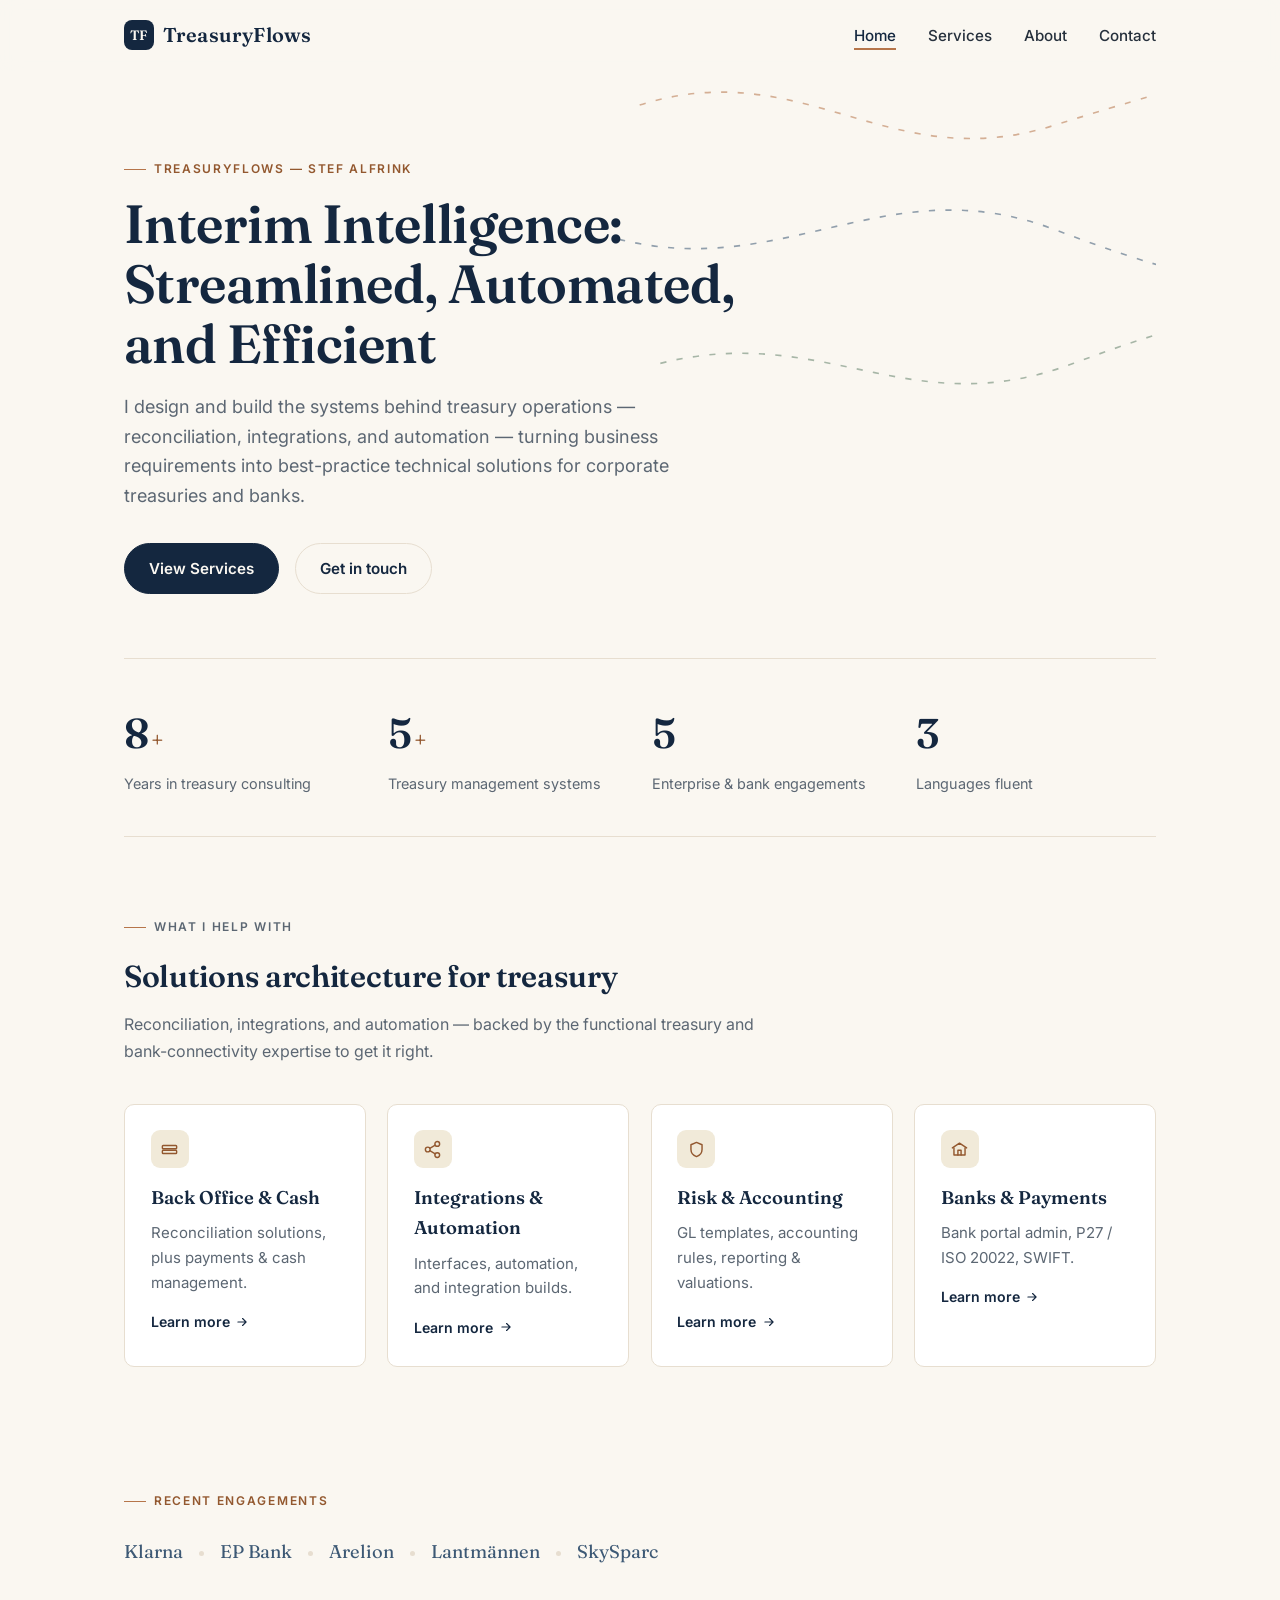
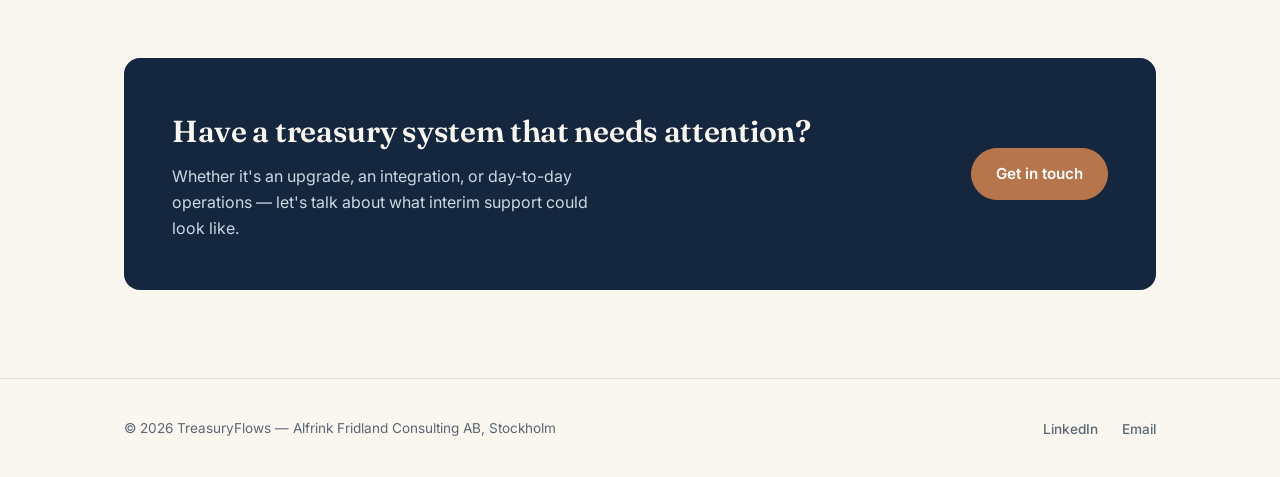
==== commit 2799dee9: "Reposition as treasury solutions architect, drop Front Office Remove Front Office (deal handling is " ====
--- a/index.html
+++ b/index.html
@@ -4,9 +4,9 @@
 <meta charset="UTF-8">
 <meta name="viewport" content="width=device-width, initial-scale=1.0">
 <title>TreasuryFlows | Interim Treasury &amp; Investment Operations Consulting</title>
-<meta name="description" content="TreasuryFlows — expert interim treasury and investment operations consulting. Streamlined, automated, and efficient.">
+<meta name="description" content="TreasuryFlows — treasury solutions architecture. Reconciliation, integrations, and automation, built from business requirements.">
 <meta property="og:title" content="TreasuryFlows — Interim Treasury &amp; Investment Operations Consulting">
-<meta property="og:description" content="Bridging treasury operations and technology — cash management, payment flows, and system integrations, delivered interim.">
+<meta property="og:description" content="I turn treasury business requirements into best-practice technical solutions — reconciliation, integrations, and automation.">
 <meta property="og:type" content="website">
 <link rel="icon" type="image/svg+xml" href="assets/favicon.svg">
 <link rel="preconnect" href="https://fonts.googleapis.com">
@@ -44,7 +44,7 @@
     <div class="hero-inner reveal">
       <p class="eyebrow">TreasuryFlows — Stef Alfrink</p>
       <h1>Interim Intelligence: Streamlined, Automated, and Efficient</h1>
-      <p class="lede">Expert treasury and investment operations consulting for interim assignments and focused projects. I bridge treasury operations and technology — optimizing cash management, payment flows, and system integrations for corporate treasuries and banks.</p>
+      <p class="lede">I design and build the systems behind treasury operations — reconciliation, integrations, and automation — turning business requirements into best-practice technical solutions for corporate treasuries and banks.</p>
       <div class="cta-row">
         <a class="btn" href="services.html">View Services</a>
         <a class="btn btn-ghost" href="contact.html">Get in touch</a>
@@ -74,27 +74,27 @@
   <section class="section">
     <div class="section-head reveal">
       <p class="eyebrow">What I help with</p>
-      <h2>Treasury operations, end to end</h2>
-      <p>From front-office deal handling to the bank connectivity behind it — interim support wherever your treasury function needs it most.</p>
+      <h2>Solutions architecture for treasury</h2>
+      <p>Reconciliation, integrations, and automation — backed by the functional treasury and bank-connectivity expertise to get it right.</p>
     </div>
     <div class="card-grid reveal-stagger">
       <div class="card reveal">
         <div class="card-icon">
-          <svg viewBox="0 0 24 24" fill="none" stroke="currentColor" stroke-width="1.8" stroke-linecap="round" stroke-linejoin="round"><path d="M3 17l6-6 4 4 8-8"/><path d="M15 7h6v6"/></svg>
+          <svg viewBox="0 0 24 24" fill="none" stroke="currentColor" stroke-width="1.8" stroke-linecap="round" stroke-linejoin="round"><rect x="3" y="7" width="18" height="4" rx="1"/><rect x="3" y="13" width="18" height="4" rx="1"/></svg>
         </div>
-        <h3>Front Office</h3>
-        <p>Deal handling across the trade lifecycle.</p>
-        <a class="card-link" href="services.html#front-office">Learn more
+        <h3>Back Office &amp; Cash</h3>
+        <p>Reconciliation solutions, plus payments &amp; cash management.</p>
+        <a class="card-link" href="services.html#back-office">Learn more
           <svg viewBox="0 0 24 24" fill="none" stroke="currentColor" stroke-width="2" stroke-linecap="round" stroke-linejoin="round"><path d="M5 12h14M13 6l6 6-6 6"/></svg>
         </a>
       </div>
       <div class="card reveal">
         <div class="card-icon">
-          <svg viewBox="0 0 24 24" fill="none" stroke="currentColor" stroke-width="1.8" stroke-linecap="round" stroke-linejoin="round"><rect x="3" y="7" width="18" height="4" rx="1"/><rect x="3" y="13" width="18" height="4" rx="1"/></svg>
+          <svg viewBox="0 0 24 24" fill="none" stroke="currentColor" stroke-width="1.8" stroke-linecap="round" stroke-linejoin="round"><circle cx="18" cy="5" r="3"/><circle cx="6" cy="12" r="3"/><circle cx="18" cy="19" r="3"/><line x1="8.59" y1="13.51" x2="15.42" y2="17.49"/><line x1="15.41" y1="6.51" x2="8.59" y2="10.49"/></svg>
         </div>
-        <h3>Back Office &amp; Cash</h3>
-        <p>Payments, cashpool management, static &amp; market data.</p>
-        <a class="card-link" href="services.html#back-office">Learn more
+        <h3>Integrations &amp; Automation</h3>
+        <p>Interfaces, automation, and integration builds.</p>
+        <a class="card-link" href="services.html#integrations-automation">Learn more
           <svg viewBox="0 0 24 24" fill="none" stroke="currentColor" stroke-width="2" stroke-linecap="round" stroke-linejoin="round"><path d="M5 12h14M13 6l6 6-6 6"/></svg>
         </a>
       </div>
@@ -105,16 +105,6 @@
         <h3>Risk &amp; Accounting</h3>
         <p>GL templates, accounting rules, reporting &amp; valuations.</p>
         <a class="card-link" href="services.html#risk-accounting">Learn more
-          <svg viewBox="0 0 24 24" fill="none" stroke="currentColor" stroke-width="2" stroke-linecap="round" stroke-linejoin="round"><path d="M5 12h14M13 6l6 6-6 6"/></svg>
-        </a>
-      </div>
-      <div class="card reveal">
-        <div class="card-icon">
-          <svg viewBox="0 0 24 24" fill="none" stroke="currentColor" stroke-width="1.8" stroke-linecap="round" stroke-linejoin="round"><circle cx="12" cy="12" r="3"/><path d="M19.4 15a1.65 1.65 0 00.33 1.82l.06.06a2 2 0 11-2.83 2.83l-.06-.06a1.65 1.65 0 00-1.82-.33 1.65 1.65 0 00-1 1.51V21a2 2 0 01-4 0v-.09a1.65 1.65 0 00-1-1.51 1.65 1.65 0 00-1.82.33l-.06.06a2 2 0 11-2.83-2.83l.06-.06a1.65 1.65 0 00.33-1.82 1.65 1.65 0 00-1.51-1H3a2 2 0 010-4h.09a1.65 1.65 0 001.51-1 1.65 1.65 0 00-.33-1.82l-.06-.06a2 2 0 112.83-2.83l.06.06a1.65 1.65 0 001.82.33H9a1.65 1.65 0 001-1.51V3a2 2 0 014 0v.09a1.65 1.65 0 001 1.51 1.65 1.65 0 001.82-.33l.06-.06a2 2 0 112.83 2.83l-.06.06a1.65 1.65 0 00-.33 1.82V9a1.65 1.65 0 001.51 1H21a2 2 0 010 4h-.09a1.65 1.65 0 00-1.51 1z"/></svg>
-        </div>
-        <h3>Admin &amp; IT</h3>
-        <p>Report automation, interfaces, (patch) upgrades.</p>
-        <a class="card-link" href="services.html#admin-it">Learn more
           <svg viewBox="0 0 24 24" fill="none" stroke="currentColor" stroke-width="2" stroke-linecap="round" stroke-linejoin="round"><path d="M5 12h14M13 6l6 6-6 6"/></svg>
         </a>
       </div>
--- a/styles.css
+++ b/styles.css
@@ -836,6 +836,15 @@
   background: var(--sage);
 }
 
+.availability.is-busy {
+  color: var(--copper-dark);
+  background: var(--cream-2);
+}
+
+.availability.is-busy::before {
+  background: var(--copper);
+}
+
 /* Footer */
 
 footer.site-footer {
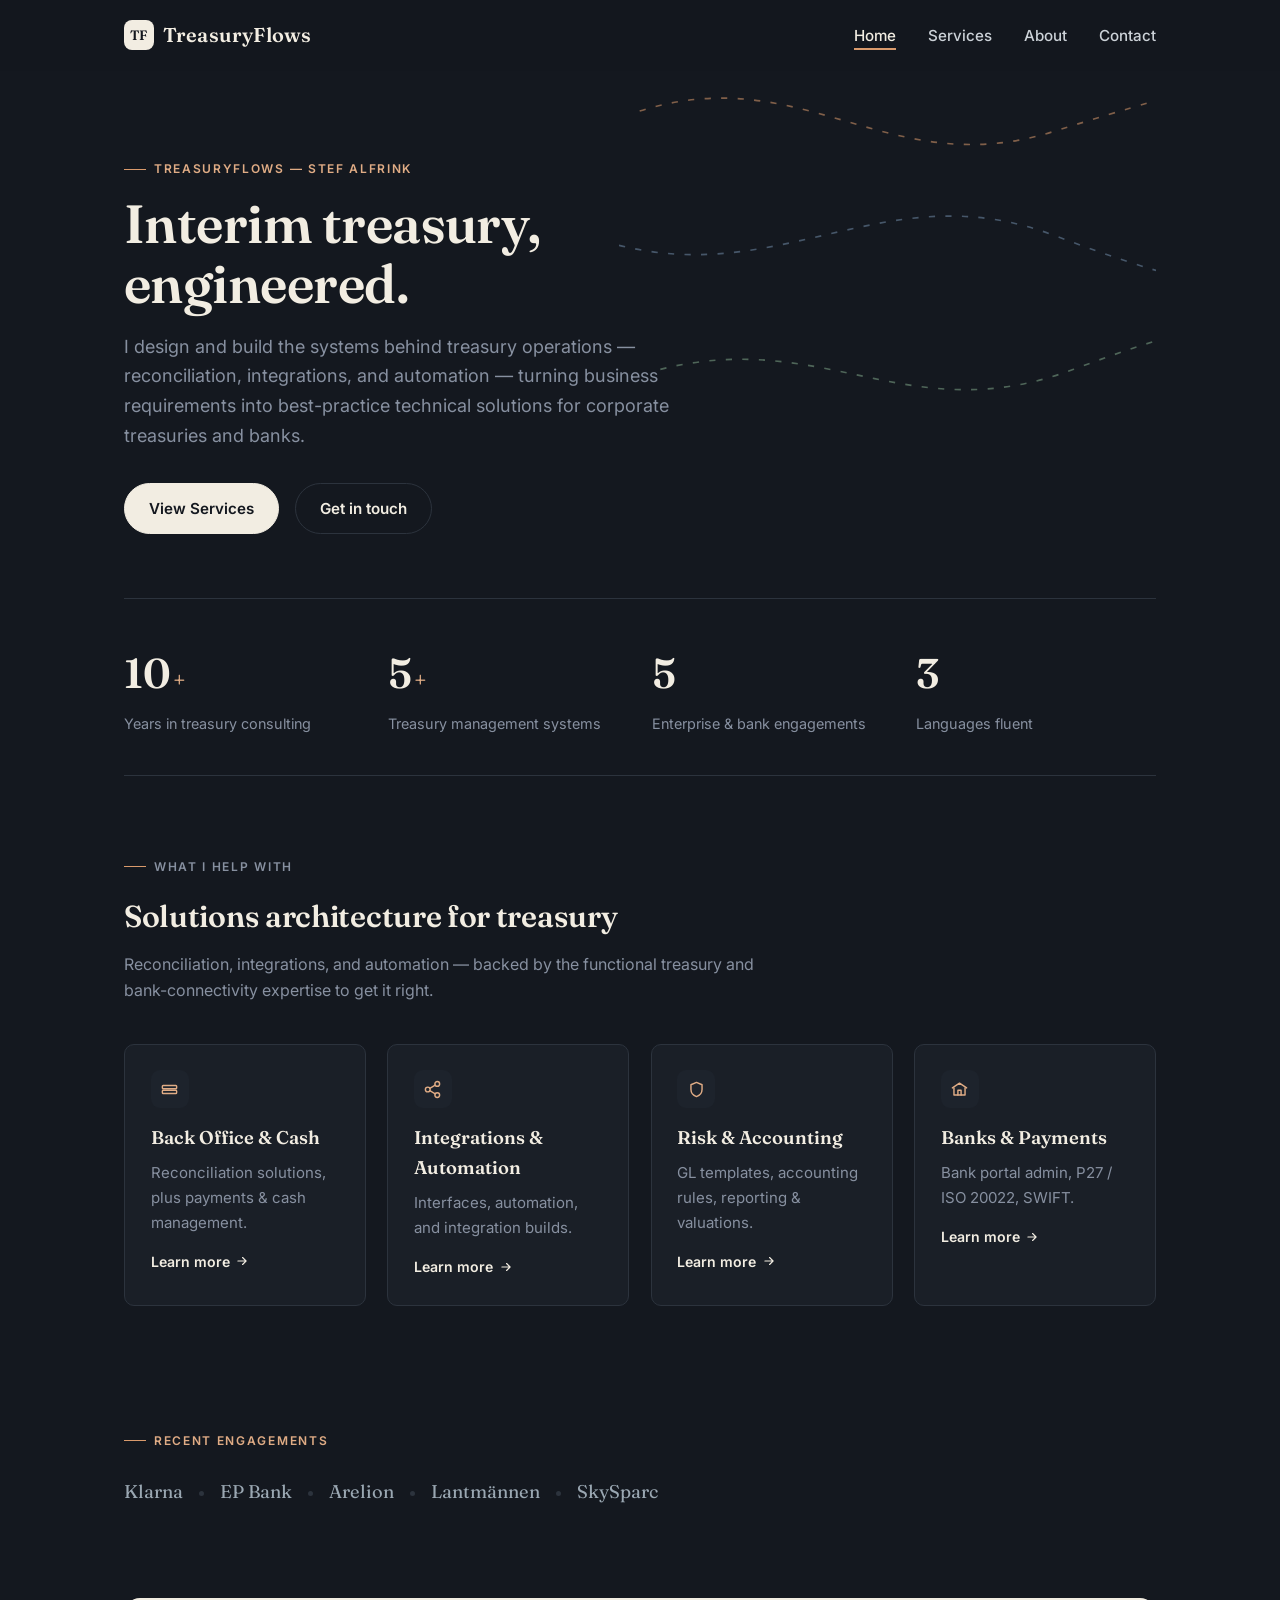
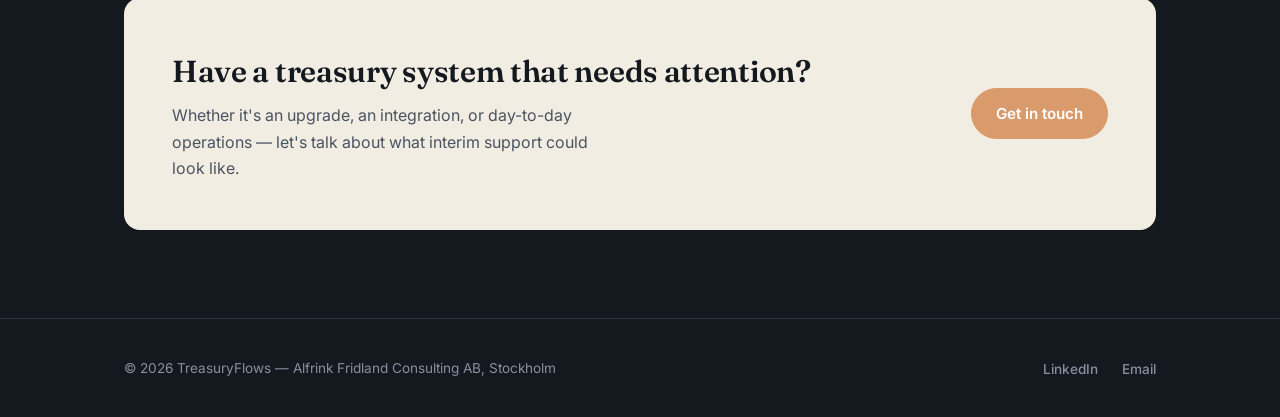
==== commit 795f5a7b: "Switch to a dark theme, drop the slogan, bump to 10+ years Rework the palette to a dark charcoal bac" ====
--- a/index.html
+++ b/index.html
@@ -37,13 +37,13 @@
 
   <section class="hero">
     <svg class="hero-flows" viewBox="0 0 600 440" fill="none" xmlns="http://www.w3.org/2000/svg" aria-hidden="true">
-      <path d="M20 90 C 180 40, 260 160, 420 110 S 600 60, 600 60" stroke="#b6754a" stroke-width="1.6"/>
-      <path d="M0 220 C 160 260, 260 150, 420 210 S 590 260, 600 230" stroke="#3d5975" stroke-width="1.6"/>
-      <path d="M40 340 C 200 300, 280 400, 440 340 S 600 300, 600 320" stroke="#64826b" stroke-width="1.6"/>
+      <path d="M20 90 C 180 40, 260 160, 420 110 S 600 60, 600 60" stroke="#d99a6c" stroke-width="1.6"/>
+      <path d="M0 220 C 160 260, 260 150, 420 210 S 590 260, 600 230" stroke="#6f8aa6" stroke-width="1.6"/>
+      <path d="M40 340 C 200 300, 280 400, 440 340 S 600 300, 600 320" stroke="#7fa588" stroke-width="1.6"/>
     </svg>
     <div class="hero-inner reveal">
       <p class="eyebrow">TreasuryFlows — Stef Alfrink</p>
-      <h1>Interim Intelligence: Streamlined, Automated, and Efficient</h1>
+      <h1>Interim treasury, engineered.</h1>
       <p class="lede">I design and build the systems behind treasury operations — reconciliation, integrations, and automation — turning business requirements into best-practice technical solutions for corporate treasuries and banks.</p>
       <div class="cta-row">
         <a class="btn" href="services.html">View Services</a>
@@ -54,7 +54,7 @@
 
   <section class="stats reveal reveal-stagger">
     <div class="stat">
-      <span class="stat-num" data-count="8">0<span class="suffix">+</span></span>
+      <span class="stat-num" data-count="10">0<span class="suffix">+</span></span>
       <p>Years in treasury consulting</p>
     </div>
     <div class="stat">
--- a/styles.css
+++ b/styles.css
@@ -1,23 +1,24 @@
 /* TreasuryFlows — shared styles */
 
 :root {
-  --ink: #14273f;
-  --ink-2: #1e3654;
-  --ink-soft: #3d5975;
-  --cream: #faf7f1;
-  --cream-2: #f1ead9;
-  --paper: #ffffff;
-  --copper: #b6754a;
-  --copper-dark: #93582f;
-  --sage: #64826b;
-  --text: #26303c;
-  --text-muted: #5c6773;
-  --border: #e7ded0;
-  --border-soft: #eee7da;
+  --ink: #f2ede2;
+  --ink-2: #dcd5c6;
+  --ink-soft: #9aa7b2;
+  --cream: #14181f;
+  --cream-2: #1d232c;
+  --paper: #1a1f27;
+  --copper: #d99a6c;
+  --copper-dark: #e0ac85;
+  --sage: #8fb098;
+  --sage-tint: #182420;
+  --text: #ccd2d8;
+  --text-muted: #8790a0;
+  --border: #2c333d;
+  --border-soft: #363f4b;
   --max-width: 1080px;
   --radius: 10px;
-  --shadow-sm: 0 1px 2px rgba(20, 39, 63, 0.06);
-  --shadow-md: 0 12px 32px -16px rgba(20, 39, 63, 0.28);
+  --shadow-sm: 0 1px 2px rgba(0, 0, 0, 0.35);
+  --shadow-md: 0 18px 40px -16px rgba(0, 0, 0, 0.55);
   --ease: cubic-bezier(0.16, 1, 0.3, 1);
 }
 
@@ -87,7 +88,7 @@
   position: sticky;
   top: 0;
   z-index: 50;
-  background: rgba(250, 247, 241, 0.86);
+  background: rgba(20, 24, 31, 0.86);
   backdrop-filter: blur(10px);
   -webkit-backdrop-filter: blur(10px);
   border-bottom: 1px solid transparent;
@@ -559,7 +560,7 @@
 }
 
 .cta-banner p {
-  color: #cdd8e3;
+  color: #4a5361;
   margin-bottom: 0;
   max-width: 440px;
 }
@@ -716,7 +717,7 @@
   font-size: 0.8rem;
   font-weight: 600;
   color: var(--sage);
-  background: #eef2ec;
+  background: var(--sage-tint);
   border-radius: 999px;
   padding: 0.25rem 0.7rem;
 }
@@ -822,7 +823,7 @@
   font-size: 0.88rem;
   font-weight: 600;
   color: var(--sage);
-  background: #eef2ec;
+  background: var(--sage-tint);
   border-radius: 999px;
   padding: 0.5rem 1rem;
   margin-bottom: 1.5rem;
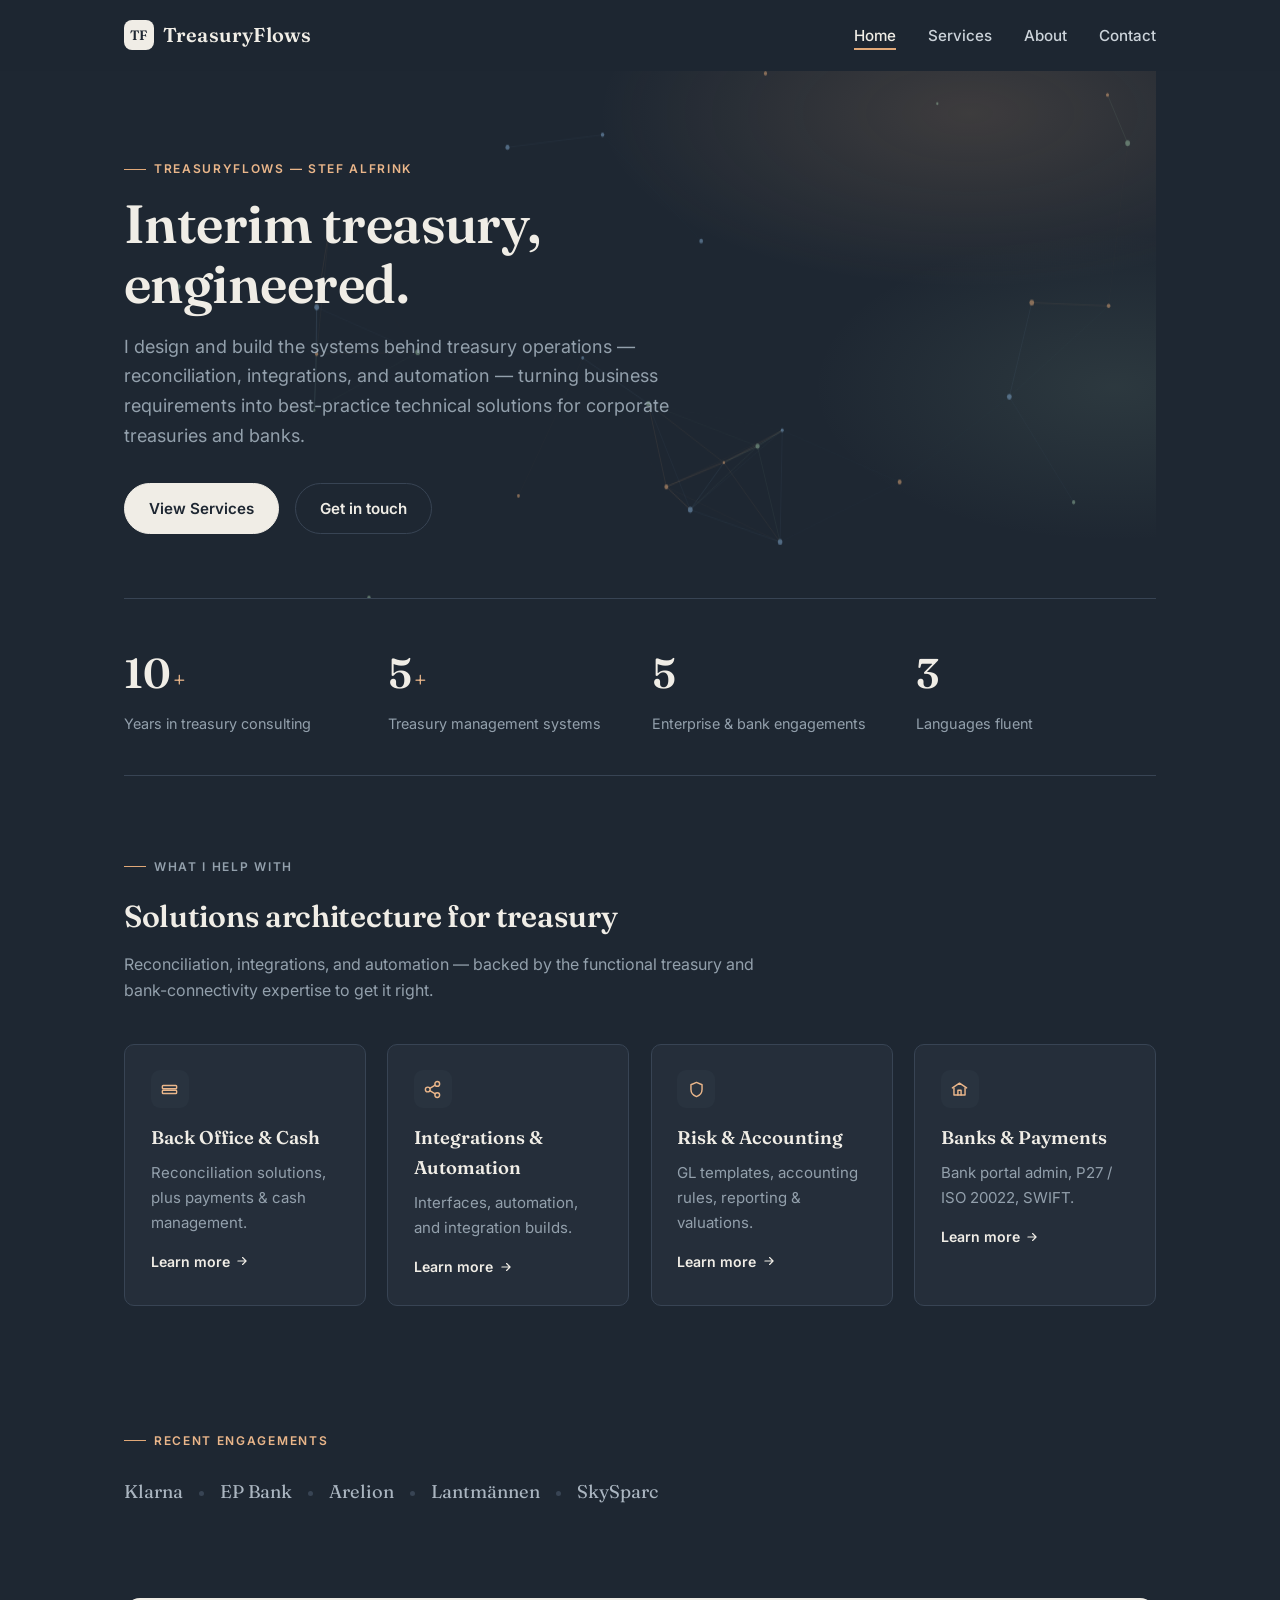
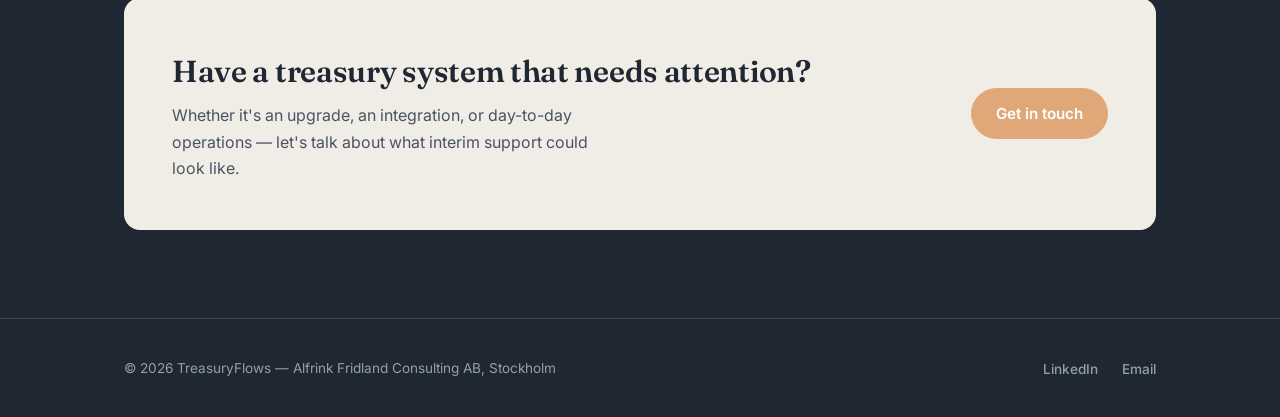
==== commit 5f2cbca8: "Lighten the palette and add an animated network hero background Shift from near-black charcoal to a " ====
--- a/index.html
+++ b/index.html
@@ -36,11 +36,7 @@
 <main>
 
   <section class="hero">
-    <svg class="hero-flows" viewBox="0 0 600 440" fill="none" xmlns="http://www.w3.org/2000/svg" aria-hidden="true">
-      <path d="M20 90 C 180 40, 260 160, 420 110 S 600 60, 600 60" stroke="#d99a6c" stroke-width="1.6"/>
-      <path d="M0 220 C 160 260, 260 150, 420 210 S 590 260, 600 230" stroke="#6f8aa6" stroke-width="1.6"/>
-      <path d="M40 340 C 200 300, 280 400, 440 340 S 600 300, 600 320" stroke="#7fa588" stroke-width="1.6"/>
-    </svg>
+    <canvas class="hero-network" aria-hidden="true"></canvas>
     <div class="hero-inner reveal">
       <p class="eyebrow">TreasuryFlows — Stef Alfrink</p>
       <h1>Interim treasury, engineered.</h1>
--- a/styles.css
+++ b/styles.css
@@ -1,24 +1,24 @@
 /* TreasuryFlows — shared styles */
 
 :root {
-  --ink: #f2ede2;
-  --ink-2: #dcd5c6;
-  --ink-soft: #9aa7b2;
-  --cream: #14181f;
-  --cream-2: #1d232c;
-  --paper: #1a1f27;
-  --copper: #d99a6c;
-  --copper-dark: #e0ac85;
-  --sage: #8fb098;
-  --sage-tint: #182420;
-  --text: #ccd2d8;
-  --text-muted: #8790a0;
-  --border: #2c333d;
-  --border-soft: #363f4b;
+  --ink: #f0ede6;
+  --ink-2: #d9d4c8;
+  --ink-soft: #aab5c0;
+  --cream: #1e2732;
+  --cream-2: #29333f;
+  --paper: #252e3a;
+  --copper: #e0a878;
+  --copper-dark: #eab68a;
+  --sage: #93b79c;
+  --sage-tint: #212d28;
+  --text: #ccd3da;
+  --text-muted: #93a0ac;
+  --border: #384454;
+  --border-soft: #445264;
   --max-width: 1080px;
   --radius: 10px;
-  --shadow-sm: 0 1px 2px rgba(0, 0, 0, 0.35);
-  --shadow-md: 0 18px 40px -16px rgba(0, 0, 0, 0.55);
+  --shadow-sm: 0 1px 2px rgba(0, 0, 0, 0.25);
+  --shadow-md: 0 18px 40px -16px rgba(0, 0, 0, 0.4);
   --ease: cubic-bezier(0.16, 1, 0.3, 1);
 }
 
@@ -88,7 +88,7 @@
   position: sticky;
   top: 0;
   z-index: 50;
-  background: rgba(20, 24, 31, 0.86);
+  background: rgba(30, 39, 50, 0.86);
   backdrop-filter: blur(10px);
   -webkit-backdrop-filter: blur(10px);
   border-bottom: 1px solid transparent;
@@ -310,37 +310,19 @@
   position: relative;
   padding: 5rem 0 4rem;
   overflow: hidden;
-}
-
-.hero-flows {
+  background:
+    radial-gradient(60% 55% at 82% 8%, rgba(224, 168, 120, 0.16), transparent 60%),
+    radial-gradient(45% 45% at 96% 60%, rgba(147, 183, 156, 0.12), transparent 65%);
+}
+
+.hero-network {
   position: absolute;
-  top: -10%;
-  right: -8%;
-  width: 620px;
-  max-width: 65vw;
-  opacity: 0.55;
+  inset: 0;
+  width: 100%;
+  height: 100%;
+  z-index: 0;
+  opacity: 0.7;
   pointer-events: none;
-  z-index: 0;
-}
-
-.hero-flows path {
-  stroke-dasharray: 6 10;
-  animation: flow 26s linear infinite;
-}
-
-.hero-flows path:nth-child(2) {
-  animation-duration: 32s;
-  animation-direction: reverse;
-}
-
-.hero-flows path:nth-child(3) {
-  animation-duration: 20s;
-}
-
-@keyframes flow {
-  to {
-    stroke-dashoffset: -400;
-  }
 }
 
 .hero-inner {
@@ -943,8 +925,8 @@
     align-items: flex-start;
   }
 
-  .hero-flows {
-    opacity: 0.35;
+  .hero-network {
+    opacity: 0.45;
   }
 }
 
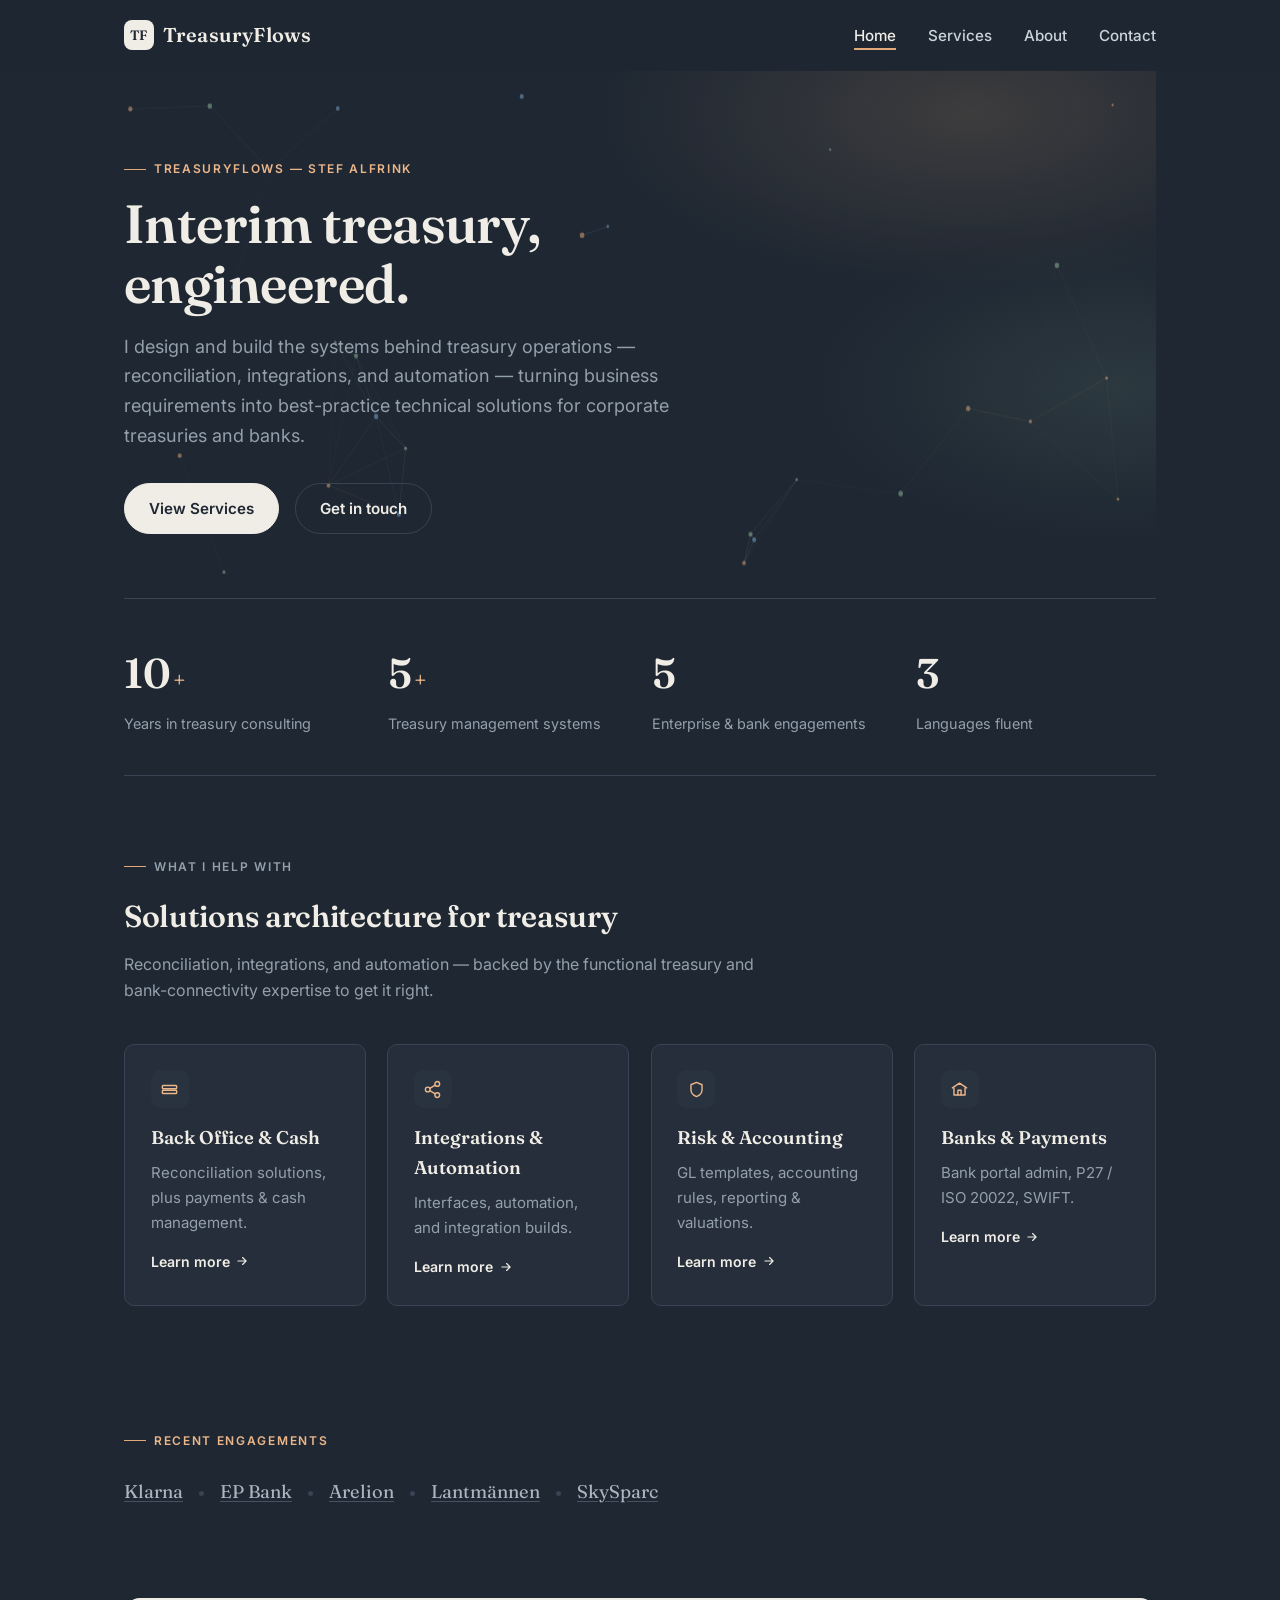
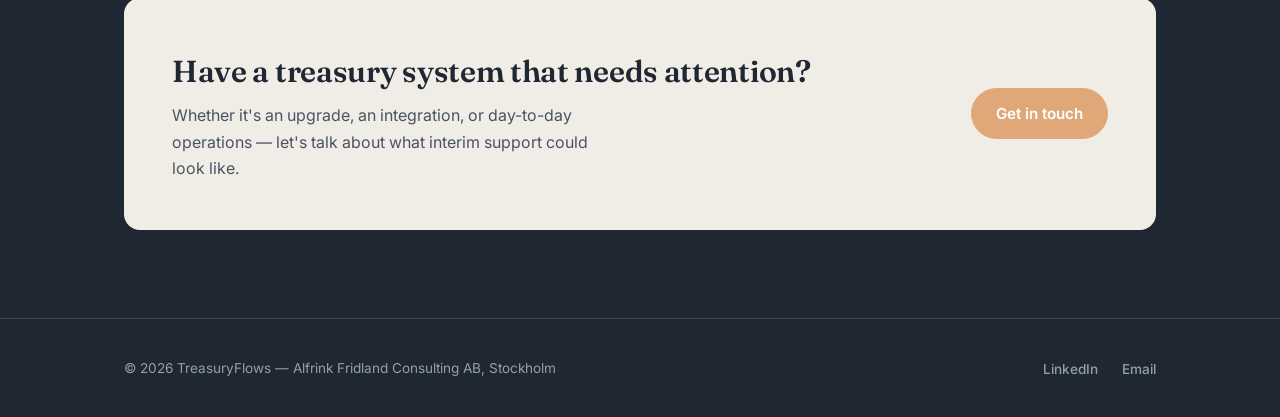
==== commit 48ec83e0: "Link client names to their websites Klarna, EP Bank, Arelion, Lantmännen, and SkySparc on the home p" ====
--- a/index.html
+++ b/index.html
@@ -120,11 +120,11 @@
   <section class="client-strip reveal">
     <p class="eyebrow">Recent engagements</p>
     <ul class="client-list">
-      <li>Klarna</li>
-      <li>EP Bank</li>
-      <li>Arelion</li>
-      <li>Lantmännen</li>
-      <li>SkySparc</li>
+      <li><a class="client-link" href="https://www.klarna.com" target="_blank" rel="noopener">Klarna</a></li>
+      <li><a class="client-link" href="https://www.epbank.se" target="_blank" rel="noopener">EP Bank</a></li>
+      <li><a class="client-link" href="https://www.arelion.com" target="_blank" rel="noopener">Arelion</a></li>
+      <li><a class="client-link" href="https://www.lantmannen.com" target="_blank" rel="noopener">Lantmännen</a></li>
+      <li><a class="client-link" href="https://www.skysparc.com" target="_blank" rel="noopener">SkySparc</a></li>
     </ul>
   </section>
 
--- a/styles.css
+++ b/styles.css
@@ -486,6 +486,19 @@
   vertical-align: middle;
 }
 
+.client-link {
+  color: inherit;
+  text-decoration: underline;
+  text-decoration-color: var(--border-soft);
+  text-underline-offset: 3px;
+  transition: color 0.2s var(--ease), text-decoration-color 0.2s var(--ease);
+}
+
+.client-link:hover {
+  color: var(--copper-dark);
+  text-decoration-color: var(--copper);
+}
+
 /* Buttons / CTA */
 
 .btn {
